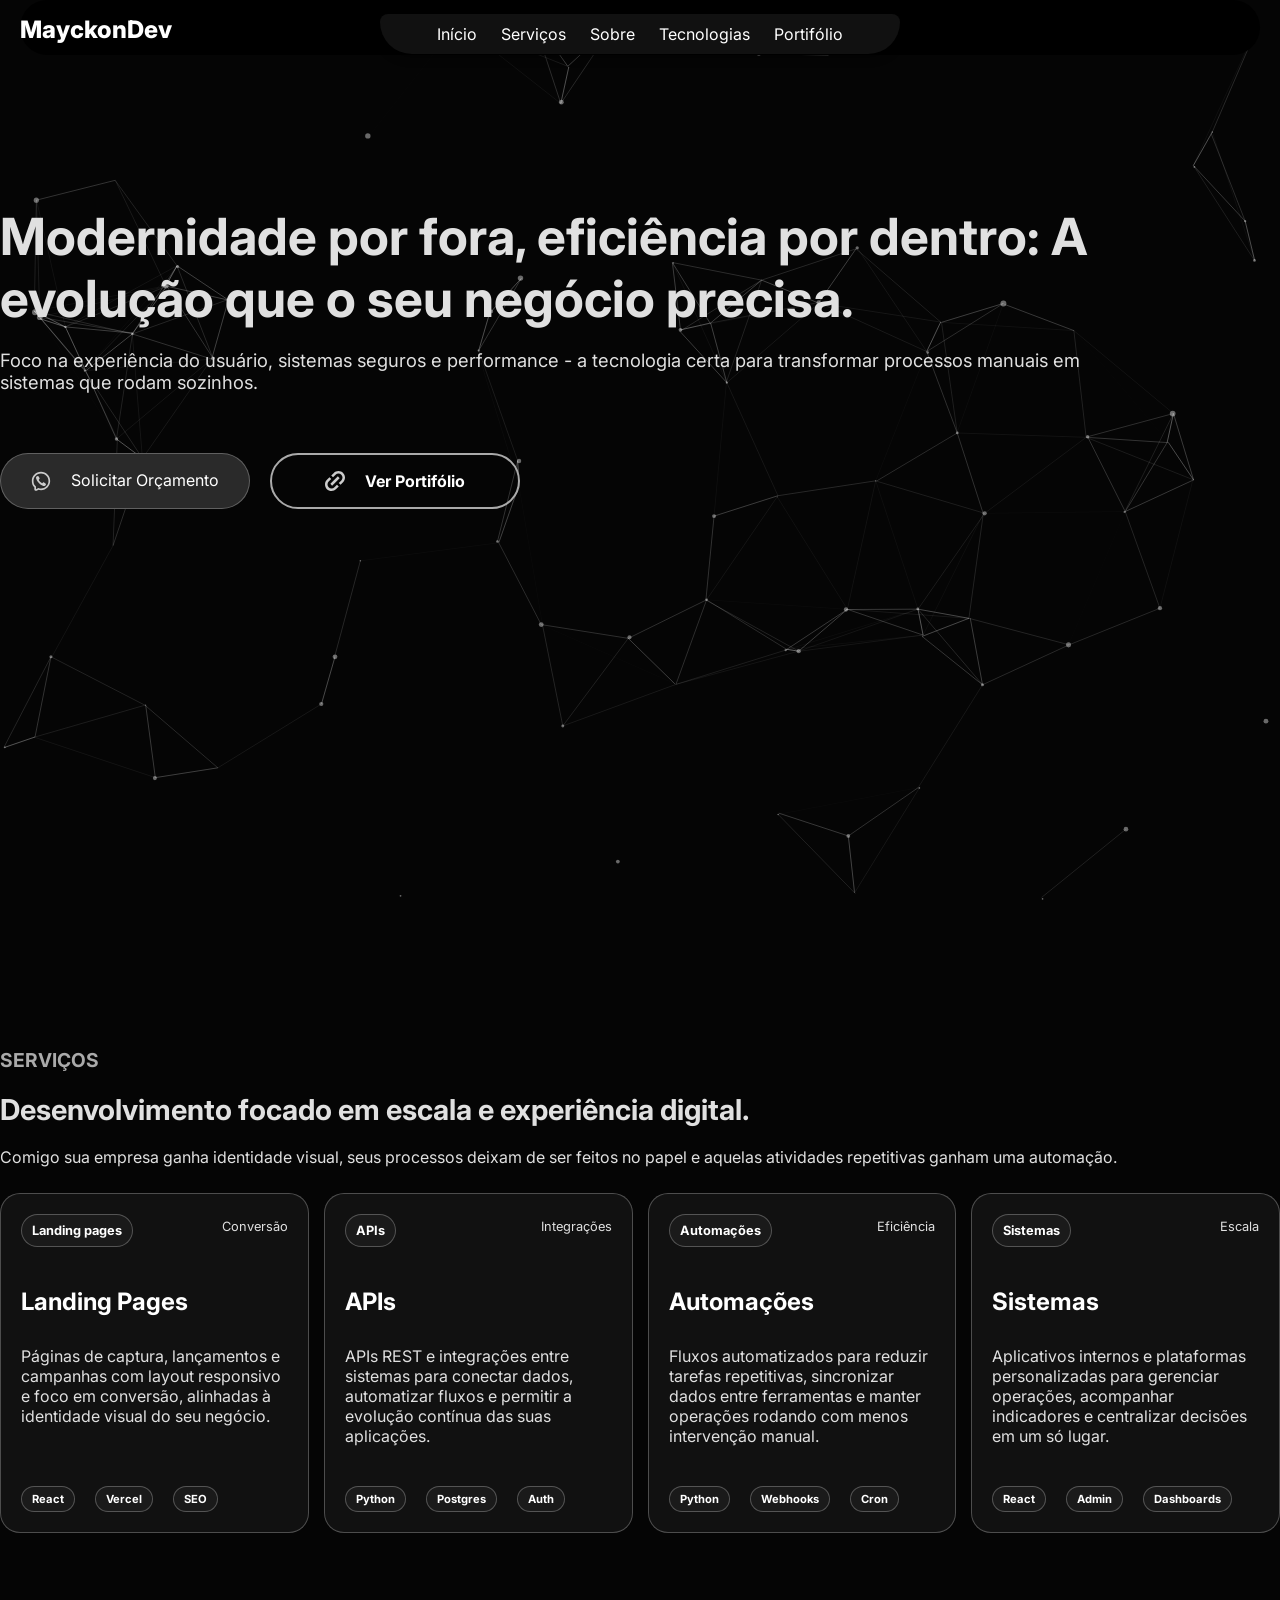
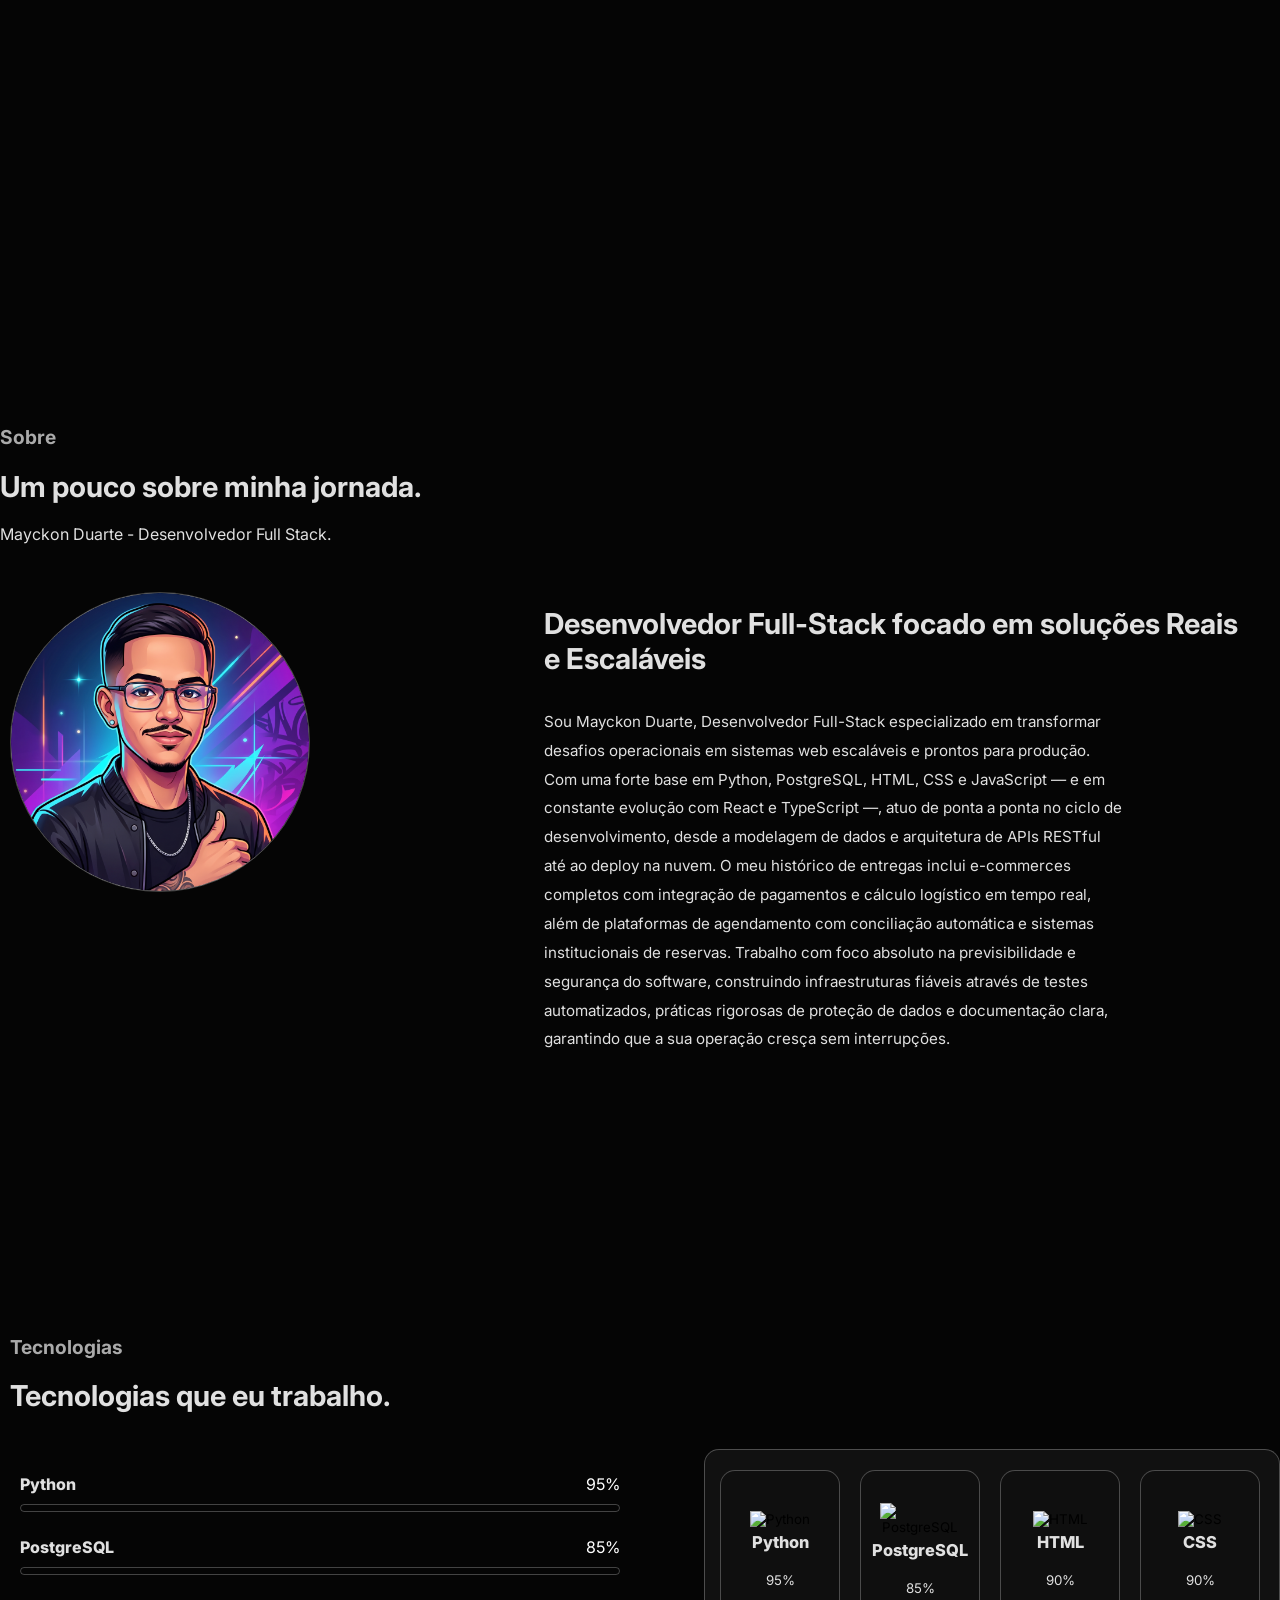
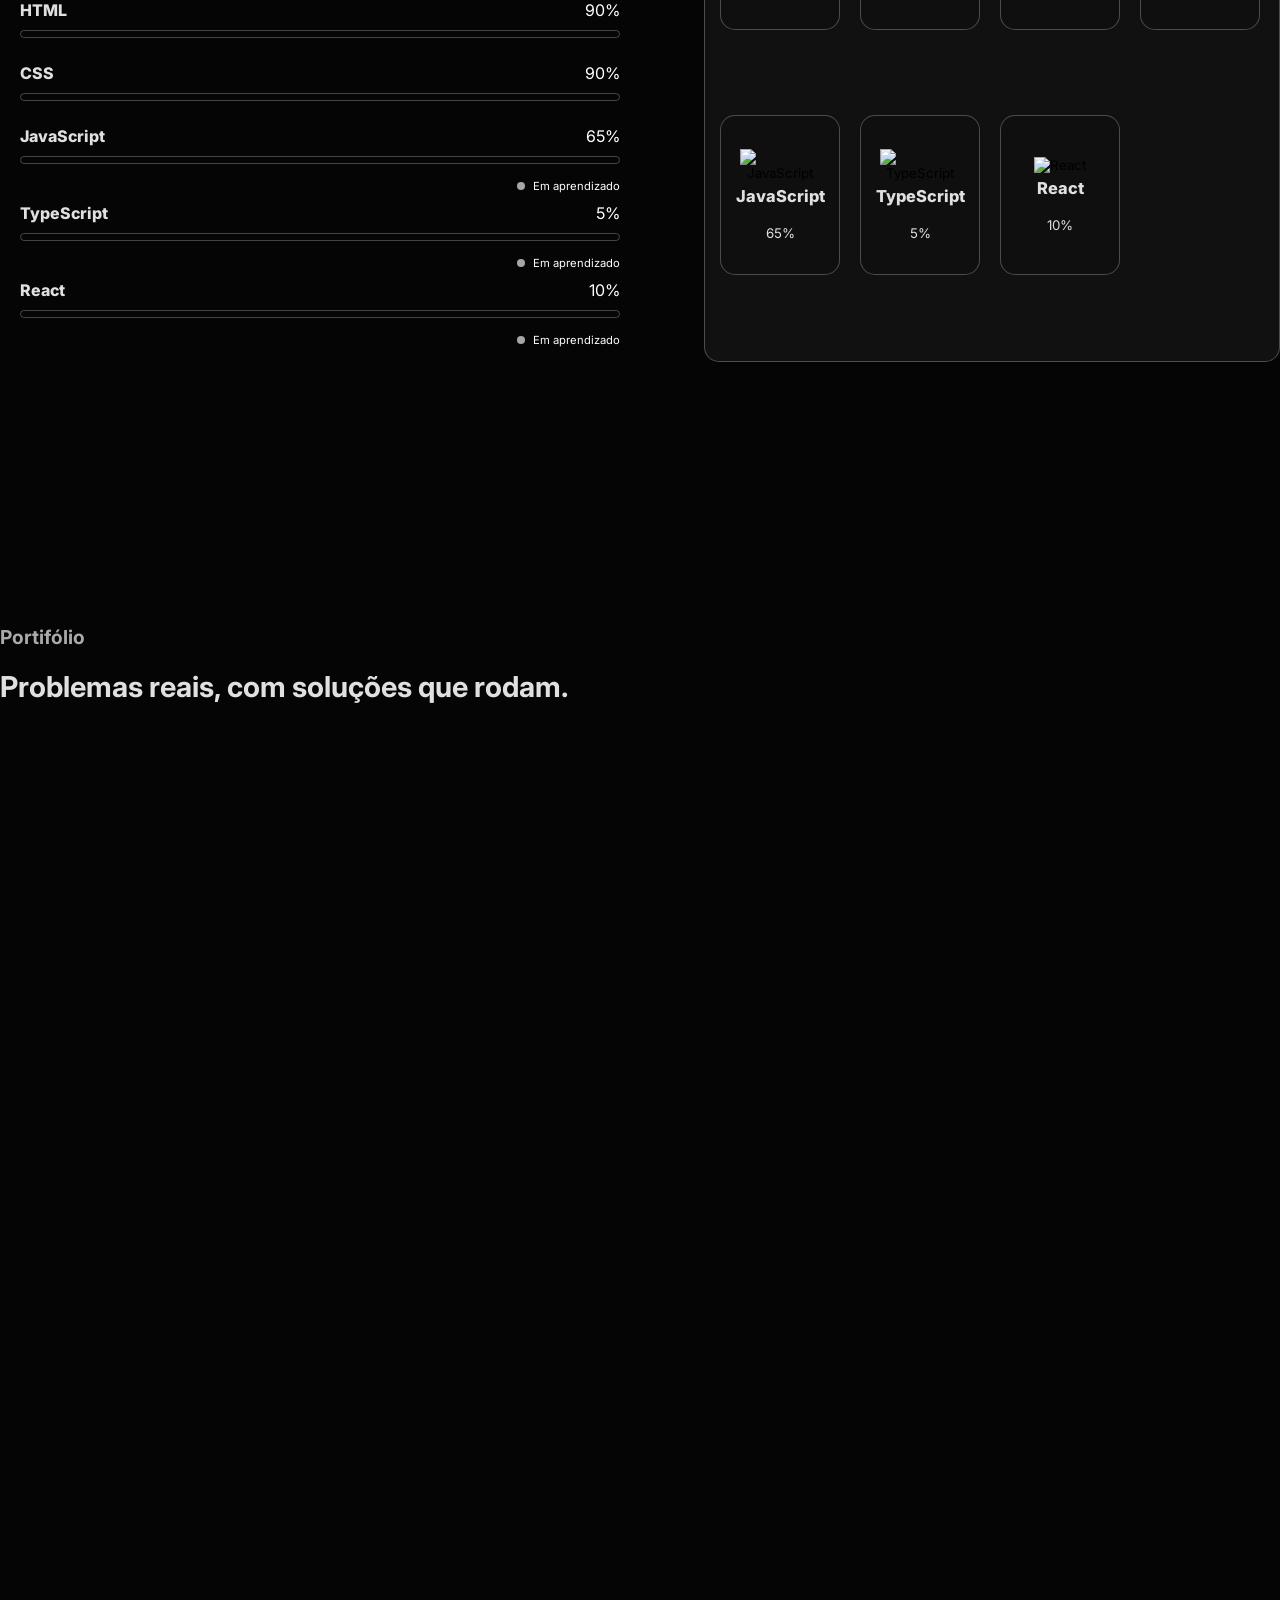
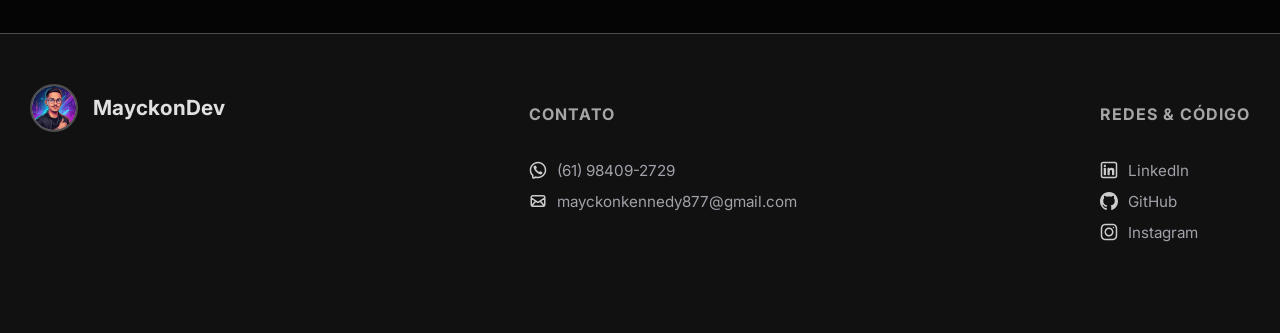
==== src/index.html @ 5a392a12 "Corrigindo nome de arquivo html" ====
<!DOCTYPE html>
<html lang="pt-br">

<head>
    <meta charset="UTF-8">
    <meta name="viewport" content="width=device-width, initial-scale=1.0">
    <link rel="stylesheet" href="/src/css/index.css">
    <title>Mayckon Dev</title>
</head>

<body>
    <div id="particles-js"></div>
    <!-- CABEÇALHO & NAVBAR -->
    <div class="container-section-nav">
        <header id="nav">
            <div class="nav-name">
                <h3>Mayckon<span class="dev-blue">Dev</span></h3>
            </div>

            <nav class="nav-bar pill-nav">
                <ul class="nav-links">
                    <li class="nav-item --active"><a href="#inicio">Início</a></li>
                    <li class="nav-item"><a href="#section-servicos">Serviços</a></li>
                    <li class="nav-item"><a href="#sobre">Sobre</a></li>
                    <li class="nav-item"><a href="#tecnologias">Tecnologias</a></li>
                    <li class="nav-item"><a href="#portifolio">Portifólio</a></li>
                </ul>
            </nav>
        </header>
    </div>

    <main class="scroll">
        <section id="inicio">
            <div class="container-section">
                <div class="introducao-page">
                    <div class="texto-introducao">
                        <h1>Modernidade por fora, eficiência por dentro: A evolução que o seu negócio precisa.</h1>
                        <p>Foco na experiência do usuário, sistemas seguros e performance - a tecnologia certa para
                            transformar processos manuais em sistemas que rodam sozinhos.</p>
                    </div>
                    <div class="btn-action">

                        <a href="https://wa.me/5561984092729" target="_blank"  class="orcamento">
                            <img src="/src/assets/icons/whatsapp-svgrepo-com.svg" style="width: 20px" alt="whatsapp icon"
                                class="svg-whatsapp">
                            Solicitar Orçamento
                        </a>

                        <a href="#portifolio"  class="ver-portifolio">
                            <img src="/src/assets/icons/link-svgrepo-com.svg" style="width: 20px" alt="link icon"
                                class="svg-link">
                            Ver Portifólio
                        </a>
                    </div>
                </div>
            </div>
        </section>

        <!-- SEÇÃO SERVIÇOS -->
        <section id="section-servicos">
            <div class="container-section">
                <div class="title-section">
                    <h5>SERVIÇOS</h5>
                    <h4>Desenvolvimento focado em escala e experiência digital.</h4>
                    <p>Comigo sua empresa ganha identidade visual, seus processos deixam de ser feitos no papel e
                        aquelas atividades repetitivas ganham uma automação.</p>
                </div>
                <div class="servicos-container">
                    <div class="conteudo-servicos">
                        <article class="servicos">
                            <div class="top">
                                <button>Landing pages</button>
                                <p>Conversão</p>
                            </div>
                            <div class="center">
                                <h4>Landing Pages</h4>
                                <p>Páginas de captura, lançamentos e campanhas com layout responsivo e foco em
                                    conversão, alinhadas à identidade visual do seu negócio.</p>
                            </div>
                            <div class="bottom">
                                <button>React</button>
                                <button>Vercel</button>
                                <button>SEO</button>
                            </div>
                        </article>
                        <article class="servicos">
                            <div class="top">
                                <button>APIs</button>
                                <p>Integrações </p>
                            </div>
                            <div class="center">
                                <h4>APIs</h4>
                                <p>APIs REST e integrações entre sistemas para conectar dados, automatizar fluxos e
                                    permitir a evolução contínua das suas aplicações. </p>
                            </div>
                            <div class="bottom">
                                <button>Python</button>
                                <button>Postgres</button>
                                <button>Auth</button>
                            </div>
                        </article>
                        <article class="servicos">
                            <div class="top">
                                <button>Automações</button>
                                <p>Eficiência</p>
                            </div>
                            <div class="center">
                                <h4>Automações</h4>
                                <p>Fluxos automatizados para reduzir tarefas repetitivas, sincronizar dados entre
                                    ferramentas e manter operações rodando com menos intervenção manual. </p>
                            </div>
                            <div class="bottom">
                                <button>Python</button>
                                <button>Webhooks</button>
                                <button>Cron </button>
                            </div>
                        </article>
                        <article class="servicos">
                            <div class="top">
                                <button>Sistemas</button>
                                <p>Escala</p>
                            </div>
                            <div class="center">
                                <h4>Sistemas</h4>
                                <p>Aplicativos internos e plataformas personalizadas para gerenciar operações,
                                    acompanhar indicadores e centralizar decisões em um só lugar.</p>
                            </div>
                            <div class="bottom">
                                <button>React</button>
                                <button>Admin</button>
                                <button>Dashboards</button>
                            </div>
                        </article>
                    </div>
                    <div id="section-footer">

                    </div>

                </div>
            </div>
        </section>

        <!-- SEÇÃO SOBRE -->
        <section id="sobre">
            <div class="container-section">
                <div class="title-section">
                    <h5>Sobre</h5>
                    <h4>Um pouco sobre minha jornada.</h4>
                    <p>Mayckon Duarte - Desenvolvedor Full Stack.</p>
                </div>
                <div class="sobre-mim">
                    <div class="img-sobre">
                        <img src="/src/assets/perfil-site.webp" alt="Foto de perfil">
                    </div>
                    <div class="sobre-info">
                        <h4>Desenvolvedor Full-Stack focado em soluções Reais e Escaláveis</h4>
                        <p>Sou Mayckon Duarte, Desenvolvedor Full-Stack especializado em transformar desafios
                            operacionais em sistemas web escaláveis e prontos para produção. Com uma forte base em
                            Python, PostgreSQL, HTML, CSS e JavaScript — e em constante evolução com React e TypeScript
                            —, atuo de ponta a ponta no ciclo de desenvolvimento, desde a modelagem de dados e
                            arquitetura de APIs RESTful até ao deploy na nuvem. O meu histórico de entregas inclui
                            e-commerces completos com integração de pagamentos e cálculo logístico em tempo real, além
                            de plataformas de agendamento com conciliação automática e sistemas institucionais de
                            reservas. Trabalho com foco absoluto na previsibilidade e segurança do software, construindo
                            infraestruturas fiáveis através de testes automatizados, práticas rigorosas de proteção de
                            dados e documentação clara, garantindo que a sua operação cresça sem interrupções.</p>
                    </div>
                </div>
            </div>
        </section>

        <!-- SEÇÃO TECNOLOGIAS -->
        <section id="tecnologias">
            <div class="container-section">
                <div class="tecnologias">
                    <div class="tecnologias-title">
                        <h5>Tecnologias</h5>
                        <h4>Tecnologias que eu trabalho.</h4>
                    </div>
                    <div class="grid-tecnologias">
                        <div class="progresso-tecnologias">
                            <div class="skill" data-tech="python">
                                <div class="title-skill">
                                    <span class="title-span">Python</span>
                                    <span class="porcentagem-skill">95%</span>
                                </div>
                                <div class="progresso-skill">
                                    <div class="skill-fill" style="--porcentagem: 95%"></div>
                                </div>
                            </div>
                            <div class="skill" data-tech="postgres">
                                <div class="title-skill">
                                    <span class="title-span">PostgreSQL</span>
                                    <span class="porcentagem-skill">85%</span>
                                </div>
                                <div class="progresso-skill">
                                    <div class="skill-fill" style="--porcentagem: 85%"></div>
                                </div>
                            </div>
                            <div class="skill" data-tech="html">
                                <div class="title-skill">
                                    <span class="title-span">HTML</span>
                                    <span class="porcentagem-skill">90%</span>
                                </div>
                                <div class="progresso-skill">
                                    <div class="skill-fill" style="--porcentagem: 90%"></div>
                                </div>
                            </div>
                            <div class="skill" data-tech="css">
                                <div class="title-skill">
                                    <span class="title-span">CSS</span>
                                    <span class="porcentagem-skill">90%</span>
                                </div>
                                <div class="progresso-skill">
                                    <div class="skill-fill" style="--porcentagem: 90%"></div>
                                </div>
                            </div>
                            <div class="skill" data-tech="js">
                                <div class="title-skill">
                                    <span class="title-span">JavaScript</span>
                                    <span class="porcentagem-skill">65%</span>
                                </div>
                                <div class="progresso-skill">
                                    <div class="skill-fill" style="--porcentagem: 65%"></div>
                                </div>
                                <div class="progresso-mensagem">
                                    <div class="circle"></div>
                                    <p>Em aprendizado</p>
                                </div>
                            </div>
                            <div class="skill" data-tech="ts">
                                <div class="title-skill">
                                    <span class="title-span">TypeScript</span>
                                    <span class="porcentagem-skill">5%</span>
                                </div>
                                <div class="progresso-skill">
                                    <div class="skill-fill" style="--porcentagem: 5%"></div>
                                </div>
                                <div class="progresso-mensagem">
                                    <div class="circle"></div>
                                    <p>Em aprendizado</p>
                                </div>
                            </div>
                            <div class="skill" data-tech="react">
                                <div class="title-skill">
                                    <span class="title-span">React</span>
                                    <span class="porcentagem-skill">10%</span>
                                </div>
                                <div class="progresso-skill">
                                    <div class="skill-fill" style="--porcentagem: 10%"></div>
                                </div>
                                <div class="progresso-mensagem">
                                    <div class="circle"></div>
                                    <p>Em aprendizado</p>
                                </div>
                            </div>
                        </div>

                        <div class="tecnologia-icons">
                            <button type="button" class="sk-tile" title="Python — 95%" data-tech="python">
                                <img src="https://cdn.jsdelivr.net/gh/devicons/devicon/icons/python/python-original.svg"
                                    alt="Python" loading="lazy">
                                <span class="sk-name">Python</span>
                                <span class="sk-pct">95%</span>
                            </button>
                            <button type="button" class="sk-tile" title="PostgreSQL — 85%" data-tech="postgres">
                                <img src="https://cdn.jsdelivr.net/gh/devicons/devicon/icons/postgresql/postgresql-original.svg"
                                    alt="PostgreSQL" loading="lazy">
                                <span class="sk-name">PostgreSQL</span>
                                <span class="sk-pct">85%</span>
                            </button>
                            <button type="button" class="sk-tile" title="HTML — 90%" data-tech="html">
                                <img src="https://cdn.jsdelivr.net/gh/devicons/devicon/icons/html5/html5-original.svg"
                                    alt="HTML" loading="lazy">
                                <span class="sk-name">HTML</span>
                                <span class="sk-pct">90%</span>
                            </button>
                            <button type="button" class="sk-tile" title="CSS — 90%" data-tech="css">
                                <img src="https://cdn.jsdelivr.net/gh/devicons/devicon/icons/css3/css3-original.svg"
                                    alt="CSS" loading="lazy">
                                <span class="sk-name">CSS</span>
                                <span class="sk-pct">90%</span>
                            </button>
                            <button type="button" class="sk-tile" title="JavaScript — 65%" data-tech="js">
                                <img src="https://cdn.jsdelivr.net/gh/devicons/devicon/icons/javascript/javascript-original.svg"
                                    alt="JavaScript" loading="lazy">
                                <span class="sk-name">JavaScript</span>
                                <span class="sk-pct">65%</span>
                            </button>
                            <button type="button" class="sk-tile" title="TypeScript — 5%" data-tech="ts">
                                <img src="https://cdn.jsdelivr.net/gh/devicons/devicon/icons/typescript/typescript-original.svg"
                                    alt="TypeScript" loading="lazy" class="invert">
                                <span class="sk-name">TypeScript</span>
                                <span class="sk-pct">5%</span>
                            </button>
                            <button type="button" class="sk-tile" title="React — 10%" data-tech="react">
                                <img src="https://cdn.jsdelivr.net/gh/devicons/devicon/icons/react/react-original.svg"
                                    alt="React" loading="lazy">
                                <span class="sk-name">React</span>
                                <span class="sk-pct">10%</span>
                            </button>
                        </div>
                    </div>
                </div>
            </div> 
        </section>

        <!-- SEÇÃO PORTFÓLIO -->
        <section id="portifolio">
            <div class="container-section">
                <div class="title-section">
                    <h5>Portifólio</h5>
                    <h4>Problemas reais, com soluções que rodam.</h4>
                </div>
                <div class="portifolio" id="portifolio-container">
                </div>
                <template id="projeto-card">
                    <article class="projeto-card" id="projetoCard">
                        <div class="carrossel-fotos">
                            <div class="carrossel-inner">
                            </div>
                            <button class="btn prev" >&#10094;</button>
                            <button class="btn next">&#10095;</button>
                        </div>
                        <div class="projeto-imagem">
                            <img src="" alt="Capa do projeto">
                        </div>
                        <div class="projeto-info">
                            <h3 class="titulo-projeto"></h3>
                            <p class="descricao-curta"></p>
                            <div class="projeto-techs"></div>
                            <div class="projeto-links">
                                <a id="detalhesProjeto" class="link-detalhes">
                                    <img src="" width="12px" alt=""> <span></span>
                                </a>
                                <a href="" target="_blank" class="link-repo">
                                    <img src="" width="16px" alt=""> <span></span>
                                </a>
                            </div>
                        </div>
                        <div class="ver-mais" id="verMaisProjeto">
                            <div class="detalhes-projeto" id="DetalhesProjeto">
                                <div class="esquerda" id="esquerda">
                                    <h5>Problema</h5>
                                    <p class="problema"></p>
                                    <h5>Solução</h5>
                                    <p class="solucao"></p>
                                    <h5>Abordagem</h5>
                                    <p class="abordagem"></p> <!-- CORRIGIDO: Tag h5 fechada corretamente -->
                                </div>
                                <div class="direita" id="direita">
                                    <h5>Tecnologias Usadas</h5>
                                    <p class="tecnologias"></p>
                                    <h5>Resultado</h5>
                                    <p class="resultado"></p>
                                </div>
                            </div>
                        </div>
                    </article>
                </template>
            </div>
        </section>

        <section id="contato">
            <div class="container-section-footer">
                <div class="contato-footer">

                    <!-- Coluna de Perfil -->
                    <div class="perfil-footer">
                        <div class="imagem-footer">
                            <img src="/src/assets/perfil-site.webp" alt="MayckonDev">
                        </div>
                        <h4>Mayckon<span class="dev-blue">Dev</span></h4>
                    </div>

                    <div class="footer-coluna contatos">
                        <h5>Contato</h5>
                        <div class="footer-item">
                            <img src="/src/assets/icons/whatsapp-svgrepo-com.svg" width="18px" alt="WhatsApp">
                            <a href="https://wa.me/5561984092729" target="_blank">(61) 98409-2729</a>
                        </div>
                        <div class="footer-item">
                            <img src="/src/assets/icons/mail-alt-svgrepo-com.svg" width="18px" alt="E-mail">
                            <a href="mailto:mayckonkennedy877@gmail.com">mayckonkennedy877@gmail.com</a>
                        </div>
                    </div>

                    <div class="footer-coluna profissional">
                        <h5>Redes & Código</h5>
                        <div class="footer-item">
                            <img src="/src/assets/icons/linkedin-svgrepo-com.svg" width="18px" alt="LinkedIn">
                            <a href="https://www.linkedin.com/in/mayckon-dev/" target="_blank">LinkedIn</a>
                        </div>
                        <div class="footer-item">
                            <img src="/src/assets/icons/github-142-svgrepo-com.svg" width="18px" alt="GitHub">
                            <a href="https://github.com/duartexwz" target="_blank">GitHub</a>
                        </div>
                        <div class="footer-item">
                            <img src="/src/assets/icons/instagram-svgrepo-com.svg" width="18px" alt="Instagram">
                            <a href="https://instagram.com/duarteexl._" target="_blank">Instagram</a>
                        </div>
                    </div>

                </div>
            </div>
        </section>
    </main>
    <div class="modal-overlay" id="overlay">
        <div class="orcamento-card" id="orcamento-card">
            <div class="title-card">
                <h4>Escolha o seu modelo de projeto para realizar um projeto</h4>
            </div>
            <div class="form-orcamento">
                <div class="form-group">
                    <label for="modelo-projeto">Tipo de Projeto:</label>
                    <div class="select-custom-wrapper">
                        <div class="custom-select" id="select-projeto">
                            <div class="select-trigger">
                                <span>Selecione uma opção</span>
                                <div class="arrow"></div>
                            </div>
                            <div class="options-container">
                                <div class="option" data-value="1">Landing Page</div>
                                <div class="option" data-value="2">Automação</div>
                                <div class="option" data-value="3">Sites</div>
                                <div class="option" data-value="4">Sistemas Web</div>
                                <div class="option" data-value="5">Aplicações Web</div>
                            </div>
                            <input type="hidden" name="opcao_escolhida" id="valorSelecionado">
                        </div>
                    </div>
                </div>
            </div>
            <form class="form-group-name" id="FormName">
                <label for="name">Digite seu nome ou o nome da sua empresa: </label>
                <input type="text" placeholder="Ex: Gustavo ou 'Nome da Empresa' " id="nome-cliente" novalidate>
                <span id="mensagemErro"></span>
                <button type="submit" class="button-post-name" id="ButtonMensagem">
                    <img src="/src/assets/icons/whatsapp-svgrepo-com.svg" width="25px" alt="">
                    Solicitar Orcamento
                </button>
            </form>
        </div>
    </div>
    <script src="/src/js/page.js" type="module"></script>
    <script src="/src/js/vendor/particles.min.js"></script>
    <script src="/src/js/components/particle.js"></script>
    <script src="https://cdnjs.cloudflare.com/ajax/libs/gsap/3.12.5/gsap.min.js"></script>
    <script src="https://cdnjs.cloudflare.com/ajax/libs/gsap/3.12.5/ScrollTrigger.min.js"></script>
</body>

</html>
---- src/css/index.css ----
@import url('https://fonts.googleapis.com/css2?family=Estonia&family=Inter:ital,opsz,wght@0,14..32,100..900;1,14..32,100..900&family=Poppins:ital,wght@0,100;0,200;0,300;0,400;0,500;0,600;0,700;0,800;0,900;1,100;1,200;1,300;1,400;1,500;1,600;1,700;1,800;1,900&display=swap');

:root {
    /* Paleta Monocromática Estrita (Preto, Branco e Cinza) */
    --black-deep: #000000;         
    --dark-charcoal: #111111;      
    --slate-gray: #333333;         
    --medium-gray: #555555;      
    --silver-gray: #AAAAAA;       
    
    /* Cores Sólidas de Fallback para o Inspetor de Acessibilidade WCAG */
    --bg-solid: #050505; 
    --nav-solid: #111111;

    /* Backgrounds e Cards */
    --bg-overlay: rgba(1, 1, 1, 0.6); 
    /* Aumentada a opacidade dos cards para garantir leitura interna */
    --bg-cards: rgba(18, 18, 18, 0.95); 
    
    --nav-linear: linear-gradient(90deg, #111111 27.89%, #050505 87.02%);
    --navegation: #111111;       
    
    /* Textos (Contraste máximo) */
    --text-primary: #FFFFFF; /* Branco puro para h1 e títulos */
    --text-secundary: #E0E0E0; /* Cinza claríssimo para parágrafos (contraste > 14:1) */
    --text-terceary: #A6A6A6;
    --link: #FFFFFF;   
    
    /* Botões */
    --btn-primary: #2A2A2A;    
    --btn-secundary: #1A1A1A;    
    --btn-terceary: #0F0F0F;    
    
    /* Bordas mais nítidas */
    --border-cards: rgba(255, 255, 255, 0.25); 

    /* Tags de linguagem neutras e monocromáticas */
    --html-color: rgba(255, 255, 255, 0.08); 
    --border-html: var(--medium-gray);
    --css-color: rgba(255, 255, 255, 0.08);
    --border-css: var(--medium-gray);
    --js-color: rgba(255, 255, 255, 0.08);
    --border-js: var(--medium-gray);
    --python-color: rgba(255, 255, 255, 0.08);
    --border-python: var(--medium-gray);
    --postgres-color: rgba(255, 255, 255, 0.08);
    --border-postgres: var(--medium-gray);
}
*{
    margin: 0;
    padding: 0;
    box-sizing: border-box
}

html{
    scroll-padding-top: 120px;
    scroll-behavior: smooth;
}

body {
    font-family: "Inter", sans-serif;
    /* A propriedade background-color atua como fallback para a acessibilidade */
    background-color: var(--bg-solid); 
    background-image: var(--bg-linear);
    color: var(--text-primary);
    width: 100%; 
    min-height: 100vh;
    display: flex;
    justify-content: center;
    overflow-x: hidden;
}

#particles-js {
    position: fixed;
    width: 100%;
    height: 100%;
    z-index: -1; 
    top: 0;
    left: 0;
    background-color: var(--bg-solid);
    background-image: var(--bg-linear);
}

.container-section {
    max-width: 1280px;
    width: 100%;
    margin: 0 auto;
    padding: 0;
    min-height: 100vh;
    position: relative; 
}
.container-section-nav{
    width: 100%;
    max-width: 1600px;
    margin: 0 auto;
    position: -webkit-sticky;
    position: fixed;  
    z-index: 100;   
}

main{
    margin-top: 10%;
    flex: 1;
}

#nav{
    width: 100%;
    background: var(--black-deep);
    display: flex;
    align-items: center;
    justify-content: center;
    height: 55px;
    flex-shrink: 0;
    border-radius: 50px;
}
.nav-name{
    margin-top: 0.3%;
    position: absolute;
    left: 0;
}
.nav-name h3{
    font-size: 1.7rem;
    font-weight: 800;
    margin-left: 60px;
}

.nav-bar{
    display: flex;
    justify-content: center;
    align-items: center;
    background: var(--navegation);
    height: 40px;
    width: 600px;
    border-top-left-radius: 10px;
    border-top-right-radius: 10px;
    border-bottom-left-radius: 40px;
    border-bottom-right-radius: 40px;
    position: absolute;
    box-shadow: 0px 4px 10px rgba(0, 0, 0, 0.4);
    top: 25%;
}

.nav-links{
    position: relative; 
    display: flex;
    align-items: center;
    padding: 0; 
    list-style: none
}

.nav-bar ul{
    display: flex;
}
.nav-links li{
    display: flex;
    align-items: center;
    justify-content: center;
    padding: 0 20px;
    list-style: none;
}

.nav-links a{
    text-decoration: none;
    color: var(--text-primary);
    position: relative;
    z-index: 2;
    transition: color 0.3s ease-in-out, font-weight 0.3s ease-in-out, opacity 0.3s ease-in-out;
}


.nav-links a:hover{
    transition: transform 0.7s cubic-bezier(0.66, 0.99, 0.0, 0.88);
    transform: translateY(-30%);
    color: var(--link);
    font-weight: 800;}

.nav-item .--active a{
    transition: transform 0.5s cubic-bezier(0.66, 0.99, 0.0, 0.88);
    transform: translateY(-30%);
    color: var(--link);
    font-weight: 800;
}

.scroll{
    width: 100%;
    display: flex;
    justify-content: center;
    flex-direction: column;
    min-height: 100vh;
    z-index: 1;
}

.title-section-inicio{
    margin-top: 0;
    float: top;
}

#inicio{
    display: flex;
    min-height: auto;
    height: auto;
    flex-direction: row;
    justify-content: space-between;
    margin-bottom: 0;
    position: relative;
}

.introducao-page{
    width: 100%;
    flex: 1;
    max-width: 80%;
    display: inline-block;
    margin-top: 6%;
    position: absolute;
}

.texto-introducao h1{
    font-size: 3.8rem;
    width: 100%;
    color: var(--text-secundary);
}

.texto-introducao p{
    margin-top: 20px;
    font-size: 1.15rem;
    color: var(--text-secundary);
}

.btn-action{
    margin-top: 60px;
    padding: 0;
    display: flex;
    flex-wrap: wrap; 
    gap: 20px;
}

.btn-action a{
    font-size: 1.15rem;
    width: 100%;
    max-width: 280px; 
    padding: 20px; 
    border-radius: 60px;
    cursor: pointer;
    display: flex;
    justify-content: center;
    gap: 20px;
}
 
.imagem-inicio{
    display: flex;
    flex: 1;
    max-width: 600px;
    width: 100%;
    height: 400px;
    float: right;
    margin-top: 4%;
}

.imagem-inicio img {
    width: 100%;
    height: auto;
    display: block;
    object-fit: contain;
    transform: scale(1.5);
    -webkit-mask-image: radial-gradient(circle, black 50%, transparent 100%);
    mask-image: radial-gradient(circle, black 50%, transparent 100%);
}

.svg-whatsapp{
    filter: brightness(0) invert(1);
}

.orcamento {
    background-color: var(--btn-primary);
    color: var(--text-text-secundary);
    border: 1px solid var(--border-cards);
    text-decoration: none; 
}

.orcamento:hover{
    transition: 0.3s ease-in-out;
    transform: scale(1.1);
    box-shadow: 0px 0px 10px var(--text-terceary)
}


.ver-portifolio{
    background-color: transparent;
    border: 2px solid var(--silver-gray);
    color: var(--text-primary);
    font-weight: 700;
    text-decoration: none;
}

.ver-portifolio p{
    filter: contrast(1);
}

.ver-portifolio:hover{
    transition: 0.3s ease-in-out;
    transform: scale(1.1);
    box-shadow: 0px 0px 10px var(--text-terceary)
}
/* CORRIGIDO: O filtro antigo deixava o ícone azul claro. Agora fica cinza/prata para combinar */
.svg-link{
    filter: brightness(0) invert(0.8);
}

#section-servicos{
    width: 100%;
    display: flex;
    height: 100%;
    min-height: 100vh;
}


.title-section{
    color: var(--text-secundary);
}

.title-section h1{
    color: var(--text-secundary);
    margin-bottom: 10px;
}

.title-section{
    font-size: 1.0rem;
}

.servicos-container{
    display: flex;
    max-width: 100%;
    max-height: 100%;
    margin-top: 2%;
    flex-direction: column;
}

.conteudo-servicos{
    display: flex;
    flex-direction: row;
    justify-content: space-between;
    gap: 20px;
    align-items: stretch;
}

.servicos{
    display: flex;
    width: 100%;
    background-color: var(--bg-cards);
    border-radius: 20px;
    border: 1px solid var(--border-cards);
    flex-direction: column;
    align-items: stretch;
    backdrop-filter: blur(10px); /* Efeito de vidro sutil no fundo escuro */
}



.top{
    display: flex;
    flex-direction: row;
    justify-content: space-between;
    gap: 20px;
    width: 100%;
    padding: 20px;
}

.top p{
    color: var(--text-secundary);
    margin-top: 2%;
    font-size: 0.8rem;
}

.top button{
    background-color: var(--btn-secundary);
    color: var(--link);
    border: 1px solid var(--border-cards);
    border-radius: 60px;
    font-size: 0.8rem;
    padding: 8px 10px 8px 10px;
    font-weight: 700;
}

.center{
    display: flex;
    flex-direction: column;
    gap: 20px;
    width: 100%;
    padding: 20px;
    flex: 1;
}

.center h4{
    font-size: 1.8rem;
}

.center p{
    margin-top: 10px;
    color: var(--text-secundary)
}

.bottom{
    display: flex;
    flex-direction: row;
    padding: 20px;
    gap: 20px;
}

.div-center{
    border: 1px solid var(--border-cards);
    border-radius: 15px;
    height: 75%;
    padding: 30px 30px;
    gap: 25px;
}

.div-center button{
    background-color: var(--btn-secundary);
    color: var(--link);
    border: 1px solid var(--border-cards);
    border-radius: 60px;
    font-size: 0.7rem;
    padding: 10px 20px 10px 20px;
    font-weight: 700;
    margin: 5px;
}

/* CORRIGIDO: Removido o 'color-mix' inválido */
.bottom button{
    background-color: var(--btn-secundary);
    color: var(--text-primary);
    border: 1px solid var(--border-cards);
    border-radius: 60px;
    font-size: 0.7rem;
    padding: 5px 10px 5px 10px;
    font-weight: 700;
}

.bottom .html{
    background-color: var(--html-color);
}

button {
    font-family: inherit;
    cursor: pointer;
    transition: filter 0.3s ease, transform 0.2s ease, border-color 0.3s ease;
    z-index: 9;
}
button:hover {
    filter: brightness(1.3);
    border-color: var(--silver-gray);
}

#sobre{
    margin-top: 6%;
}
.sobre-mim{
    margin-top: 3%;
    display: flex;
    padding: 10px;
    gap: 30px;
    justify-content: space-between;
    /* border: 1px solid var(--border-cards); */
}

.sobre-info{
    padding: 10px 20px;
    width: 65%;
}

.sobre-info h4{
    font-size: 1.8rem;
    color: var(--text-secundary);
    padding: 5px 10px;
    line-height: 1.2;
}
.sobre-info p{
    color: var(--text-secundary);
    padding: 5px 10px;
    margin-top: 3%;
    line-height: 1.9;
    text-align: inherit;
    font-size: 1rem;
    max-width: 75ch;
}

.img-sobre{
    flex: 1;
    border: 1px solid var(--border-cards);
    border-radius: 100%;
    max-width: 350px;
    max-height: 350px;
    width: 100%;
}

.img-sobre img{
    width: 100%;
    height: auto;
    display: block;
    object-fit: contain;
    border-radius: 100%;
}
.grid-tecnologias{
    width: 100%;
    display: flex;
    justify-content: space-between;
}

.progresso-tecnologias{
    border-radius: 20px;
    width: 50%;
    padding: 15px 20px;
    gap: 10px;
}

.tecnologias-title{
    padding: 10px;
}
.tecnologias-title h4{
    font-size: 1.8rem;
    color: var(--text-secundary);
    line-height: 1.2;
    margin-bottom: 2%;
}
.title-skill{
    display: flex;
    justify-content: space-between;
    padding: 10px 0;
}
.progresso-skill{
    width: 100%;
    background-color: transparent;
    height: 8px;
    border-radius: 25px;
    border: 1px solid var(--border-cards);
    margin-bottom: 15px;
}

.skill-fill{
    background-color: var(--silver-gray);
    height: 100%;
    border-radius: 30px 30px 30px 30px;
    width: 0%;
}

.tecnologia-icons{
    border: 1px solid var(--border-cards);
    background-color: var(--bg-cards);
    border-radius: 15px;
    width: 45%;
    display: flex;
    padding: 20px 15px;
    gap: 20px;
    flex-wrap: wrap;
}
.tecnologia-icons button{
    min-width: 120px;
    height: 160px;
    background-color: var(--btn-terceary);
    border: 1px solid var(--border-cards);
    border-radius: 15px;
}
.sk-tile{
    display: flex;
    flex-direction: column;
    align-items: center;
    justify-content: center;
    padding: 10px;
}
.sk-tile img{
    max-width: 80px;
    margin-bottom: 5%;
}

.sk-name{
    margin-bottom: 20%;
    color: var(--text-secundary);
    font-weight: 800;
    font-size: 1.025rem;
}
.sk-pct{
    color: var(--text-secundary);
}

.sk-tile:hover{
    border: 1px solid var(--text-primary);
    animation: cubic-bezier(0.075, 0.82, 0.165, 1);
    transform: scale(1.1);
    box-shadow: 0px 0px 15px 0px var(--text-terceary) 
}
.progresso-tecnologias{
    transition: opacity 1.2s;

}

.progresso-tecnologias.em-foco .skill{
    transition: 0.3s ease-in-out;
    opacity: 0.2;
}

.progresso-tecnologias.em-foco .skill.destaque{
    opacity: 1;
}

.title-span{
    color: var(--text-secundary);
    font-weight: 800;

}

.progresso-mensagem{
    display: flex;
    flex-direction: row;
    margin-left: auto;
    width: 100%;
    align-items: center;
}
.circle{
    display: flex;
    width: 8px;
    height: 8px;
    border-radius: 50%;
    background-color: var(--text-terceary);
    align-items: flex-end;
    margin-left: auto;
    animation: piscar 0.8s infinite alternate ease-in-out;

}

.progresso-mensagem p{
    font-size: 0.7rem;
    margin-left: 8px;
}

#mensagemErro{
    color: rgba(255, 2, 2, 0.767);
}

@keyframes piscar{
    0% { opacity: 1; }
    100% { opacity: 0; }
}

#portifolio{
    width: 100%;
    height: auto;
    display: flex;
    flex-direction: column;
}

h5{
    font-size: 1.2rem;
    color: var(--silver-gray);
    padding: 20px 0;
}
.title-section h4{
    font-size: 1.8rem;
    color: var(--text-secundary);
    padding: 0 0 20px 0;
}

.portifolio{
    width: 100%;
    display: flex;
    height: auto;
    flex-direction: column;
    flex-wrap: wrap;
    gap: 20px;
    overflow: visible;
}

.projeto-card{
    border: 1px solid var(--border-cards);
    border-radius: 20px;
    background-color: var(--bg-cards);
    padding: 15px 15px;
    width: 100%;
    height: auto;
    display: flex;
    flex-direction: row;
    align-items: center;
    justify-content: space-around;
    flex-wrap: wrap;
}

.projeto-imagem{
    width: 50%;
    height: 300px;
    display: flex;
    border-radius: 10px;
    border: 1px solid var(--border-cards);
    overflow: hidden;
}

.projeto-imagem.desactive{
    display: none;
}

.projeto-imagem img{
    width: 100%;
    height: 100%;
    object-fit: contain;
    display: block;
    transform: scale(1.15);
}

.carrossel-fotos{
    position: relative;
    width: 50%;
    height: 300px;
    overflow: hidden;
    border-radius: 8px;
    margin: 0 auto;
    display: none;
}


.carrossel-fotos.active{
    display: flex;
}
.carrossel-inner{
    display: flex;
    width: 100%;
}

.carrossel-item{
    width: 100%;
    height: 100%;
    object-fit: contain;
    display: block;
    transform: scale(1.15);
}

.carrossel-img{
    flex: 0 0 100%; /* Força a imagem a ter exatos 100% da tela do carrossel */
    width: 100%;
    object-fit: cover;
}

.btn {
  position: absolute;
  top: 50%;
  transform: translateY(-50%);
  background-color: rgba(0, 0, 0, 0.5);
  color: white;
  border: none;
  cursor: pointer;
  padding: 10px;
  font-size: 18px;
}

.prev { left: 10px; }
.next { right: 10px; }

.projeto-info{
    margin-top: 1%; 
    padding: 15px 25px;
    display: flex;
    flex-direction: column;
    width: 40%;
    height: 100%;
    max-height: 600px;
    gap: 20px;
}

.projeto-info h3{
    font-size: 1.6rem;
    color: var(--text-secundary);
    font-weight: 800;
    padding: 0 0 5px 0;
}

.projeto-info p{
    font-size: 1.1rem;
    line-height: 1.5;
    color: var(--text-secundary);
    width: 40ch;
    justify-content: flex-start;
    display: flex;
    padding: 0 0 5px 0;
}

.projeto-techs{
    width: 100%;
    display: flex;
    justify-content: space-between;
    padding: 20px 0 30px 0;
    gap: 10px;
}

.tech-badge{
    border: 1px solid var(--border-cards);
    padding: 7px 20px;
    border-radius: 20px;
    font-size: 0.8rem;
    color: var(--text-secundary);
    box-shadow: 0px 0px 4px var(--slate-gray);    
}

.projeto-links{
    display: flex;
    justify-content: space-between;
    gap: 20px;
    width: 100%;

}

.projeto-links a{
    border: 1px solid var(--border-cards);
    padding: 15px 30px;
    border-radius: 10px;
    text-decoration: none;
    font-size: 1.2rem;
    color: var(--text-secundary);
    box-shadow: 0px 0px 4px var(--slate-gray);
    display: flex;
    justify-content: flex-start;
    gap: 10px;
}

.projeto-links img{
    filter: brightness(0) invert(0.8);
}

.projeto-links a:hover{
    transform: scale(1.09);
    transition: 0.3s ease-in-out;
    box-shadow: 0px 0px 4px var(--link);
    background-color: var(--btn-terceary);
}
.ver-mais{
    width: 95%;
    height: auto;
    display: none;
    border-radius: 15px;
    margin-top: 20px;
    padding: 20px;
}

.ver-mais.active{
    display: flex;
}

.link-detalhes.active{
    font-size: 0.9rem;
    display: flex;
    align-items: center;
    
}

.detalhes-projeto{
    display: flex;
    justify-content: space-between;
    gap: 20px;
    width: 100%;
    height: auto;
}

.esquerda, .direita{
    border: 1px solid var(--border-cards);
    background-color: var(--bg-cards);
    border-radius: 12px;
    width: 50%;
    padding: 20px;
    height: auto;
    display: flex;
    flex-direction: column;
    gap: 10px;
}

.esquerda h5, .direita h5 {
    color: var(--text-secundary);
    font-size: 1rem;
    text-transform: uppercase;
    padding: 0;
    margin-top: 10px;
    font-weight: 800;
}

.esquerda p, .direita p {
    color: var(--text-secundary);
    font-size: 0.95rem;
    line-height: 1.5;
}

#section-footer {
    transform: none !important;
}
#contato{
    margin-top: 10%;
    min-height: auto;
    height: auto;
}
/* Container Principal do Rodapé */
.contato-footer {
    display: flex;
    width: 100%;
    min-height: 300px;
    height: auto;
    flex-direction: row;
    justify-content: space-between;
    align-items: flex-start;
    padding: 60px 40px;
    background-color: var(--bg-cards);
    border-top: 1px solid var(--border-cards);
    gap: 40px;
    flex-wrap: wrap;
}

/* Bloco de Identificação / Perfil */
.perfil-footer {
    display: flex;
    align-items: center;
    gap: 15px;
}

.imagem-footer {
    width: 48px;
    height: 48px;
    border-radius: 50%;
    overflow: hidden;
    border: 2px solid var(--border-cards); /* Destaque roxo */
}

.imagem-footer img {
    width: 100%;
    height: 100%;
    object-fit: cover;
}

.perfil-footer h4 {
    font-size: 1.3rem;
    color: var(--text-secundary);
    font-weight: 700;
}

/* Colunas de Links do Rodapé */
.footer-coluna {
    display: flex;
    flex-direction: column;
    gap: 12px;
}

.footer-coluna h5 {
    font-size: 1rem;
    color: var(--text-terceary); /* Tom roxo claro */
    margin-bottom: 5px;
    text-transform: uppercase;
    letter-spacing: 1px;
}

/* Cada linha contendo o ícone e o link */
.footer-item {
    display: flex;
    align-items: center;
    gap: 10px;
}

.footer-item img {
    filter: brightness(0) invert(0.8);
    transition: filter 0.3s ease;
}

.footer-coluna a {
    color: #a1a1aa;
    text-decoration: none;
    font-size: 0.95rem;
    transition: color 0.3s ease;
    word-break: break-all;
}

.footer-coluna a:hover {
    color: #fff;
}

.footer-item:hover img {
    filter: brightness(0) invert(1) drop-shadow(0 0 4px #4c1d95);
}

.modal-overlay{
    background-color: var(--bg-overlay);
    position: fixed; /* Fixado na tela, ignorando o fluxo normal do scroll */
    width: 100%;
    height: 100%;   
    max-height: 100vh; 
    z-index: 9996; 
    display: none;
}

.orcamento-card {
    position: fixed; /* Fixado na tela, ignorando o fluxo normal do scroll */
    top: 50%;
    left: 50%;
    transform: translate(-50%, -50%); /* Centraliza perfeitamente no meio exato (X e Y) */
    width: 600px;
    max-width: 90%; 
    height: auto;   
    max-height: 90vh; 
    overflow-y: auto; 
    
    display: none; 
    flex-direction: column;
    align-items: center;
    gap: 20px;
    
    border: 1px solid var(--border-cards);
    background-color: var(--bg-cards);
    border-radius: 20px;
    box-shadow: 0px 10px 30px var(--btn-primary); 
    padding: 25px 20px;
    z-index: 9999; 
}

.title-card{
    padding: 15px 20px;
}

.title-card h4{
    color: var(--text-secundary);
    width: 100%;
    font-size: 1.5rem;
}

.form-group{
    display: flex;
    flex-direction: column;
    gap: 10px;
}

.form-group label{
    color: var(--text-secundary);
}

.form-orcamento{
    padding: 10px 15px;
    width: 100%;
}

.select-custom-wrapper{
    width: 100%;
    border: 1px solid var(--border-cards);
    border-radius: 10px;
    position: relative;
}

.custom-select{
    position: relative;
    user-select: none;
}

.select-trigger{
    width: 100%;
    font-size: 0.9rem;
    color: var(--text-secundary);
    background-color: var(--slate-gray);
    height: 100%;
    justify-content: space-between;
    align-items: center;
    cursor: pointer;
    display: flex;
    padding: 15px 15px;
    border-radius: 10px;
}

.arrow{
    width: 0;
    height: 0;
    border-right: 8px solid transparent;
    border-left: 8px solid transparent;
    border-top: 10px solid var(--text-secundary);
}

.options-container{
    position: absolute;
    background-color: var(--border-cards);
    width: 100%;
    top: 100%;
    left: 0;
    right: 0;
    border-bottom-left-radius: 10px;
    border-bottom-right-radius: 10px;
    color: var(--text-secundary);
    display: none;
    z-index: 20;
}

.custom-select.open .options-container{
    display: block;
}

.option{
    padding: 10px 20px;
    cursor: pointer;
    background-color: var(--btn-primary);
}

.option:hover{
    background-color: var(--bg-solid);

}

.form-group-name{
    padding: 10px 15px;
    width: 100%;
    display: flex;
    flex-direction: column;
    gap: 10px;
}

.form-group-name label{
    color: var(--text-secundary);
}

.form-group-name input{
    width: 100%;
    padding: 10px;
    padding: 15px 20px;
    border-radius: 10px;
    border: 1px solid var(--border-cards);
    background-color: var(--btn-primary);
    color: var(--text-secundary);
}


.button-post-name{
    width: 100%;
    padding: 10px 20px;
    border-radius: 10px;
    background-color: var(--btn-secundary);
    border: 1px solid var(--border-cards);
    color: var(--text-secundary);
    align-items: center;
    justify-content: center;
    display: flex;
    gap: 10px;
    font-size: 1.1rem;
}

.orcamento-card img{
    filter: brightness(0) invert(1);
}


.footer-servicos {
  width: 100%;
  background-color: var(--bg-cards);
  border-radius: 20px;
  display: flex;
  flex-direction: row;
  align-items: center;
  justify-content: space-between;
  padding: 30px 40px;
  border: 1px solid var(--border-cards); /* Reduzido para 1px para combinar com os cards */
  margin-top: 40px;
  backdrop-filter: blur(10px); /* Efeito glassmorphism acompanhando o layout */
}

.title-footer {
  display: flex;
  flex-direction: column;
  flex: 1;
  max-width: 60%;
}

.title-footer h4 {
  font-size: 2rem;
  color: var(--text-primary);
  line-height: 1.2;
}

.title-footer p {
  color: var(--text-secundary);
  margin-top: 10px;
  font-size: 1rem;
  line-height: 1.5;
}

.buttons-footer {
  display: flex;
  flex-direction: row;
  align-items: center;
  gap: 15px;
}

.orcamento-footer,
.orcamento-whatsapp {
  display: flex;
  align-items: center;
  justify-content: center;
  gap: 8px;
  padding: 12px 24px;
  font-size: 1rem;
  border-radius: 60px;
  cursor: pointer;
  transition: all 0.3s ease;
  border: 1px solid var(--border-cards);
  background-color: var(--btn-secundary);
  color: var(--text-primary);
  font-weight: 700;
}

/* Efeito visual ao passar o mouse */
.orcamento-footer:hover,
.orcamento-whatsapp:hover {
  background-color: var(--btn-primary);
  border-color: var(
    --silver-gray
  ); /* Borda acende levemente ao passar o mouse */
  transform: scale(1.03);
}

.svg-whatsapp {
  width: 20px;
  /* Ícone em prata/cinza para harmonizar com o layout escuro */
  filter: brightness(0) invert(0.8);
}

button {
  font-family: inherit;
  cursor: pointer;
  transition:
    filter 0.3s ease,
    transform 0.2s ease,
    border-color 0.3s ease;
  z-index: 9;
}

button:hover {
  filter: brightness(1.2);
}

@media screen and (min-width: 1900px) {
  .title-footer h4 {
    font-size: 2.5rem;
  }
  .title-footer p {
    font-size: 1.2rem;
  }
  .buttons-footer {
    width: 40%;
    justify-content: space-between;
    padding: 5px;
    height: 100%;
    max-height: 200px;
  }

  .buttons-footer .orcamento-footer,
  .buttons-footer .orcamento-whatsapp {
    padding: 30px 60px;
    font-size: 1.2rem;
  }
}



@media screen and (min-width: 1600px) {
    .container-section-nav{
        max-width: 1280px;
        width: 100%;
    }
    main {
        margin-top: 0;
    }
    #nav{
        height: 100px;
        border-radius: 50px;
    }

    #inicio {
        min-height: 100vh;
        display: flex;
        align-items: center;
    }

    #inicio .container-section {
        min-height: auto;
        display: flex;
        align-items: center;
        justify-content: space-between;
        gap: 40px;
    }

    .introducao-page {
        position: static;      
        max-height: none;
        margin-top: 0;
        max-width: 760px;
    }

    .imagem-inicio {
        float: none;
        margin-top: 0;
        height: auto;
        max-width: 550px;
    }

    #section-servicos,
    #sobre {
        min-height: auto;
        height: auto;
    }

    .container-section {
        min-height: auto;
        padding: 80px 0;
    }

    #inicio .container-section {
        padding: 0;
    }

    .sobre-mim{
        display: flex;
        padding: 10px;
        gap: 30px;
        justify-content: space-between;
        /* border: 1px solid var(--border-cards); */
    }

    .sobre-info{
        padding: 10px 20px;
        width: 65%;
    }

    .sobre-info h4{
        font-size: 1.8rem;
        color: var(--text-secundary);
        padding: 5px 10px;
        line-height: 1.2;
    }
    .sobre-info p{
        color: var(--text-secundary);
        padding: 5px 10px;
        margin-top: 3%;
        line-height: 1.9;
        text-align: inherit;
        font-size: 1rem;
        max-width: 75ch;
    }

    .img-sobre{
        flex: 1;
        border: 1px solid var(--border-cards);
        border-radius: 100%;
        max-width: 350px;
        max-height: 350px;
        width: 100%;
    }

    .img-sobre img{
        width: 100%;
        height: auto;
        display: block;
        object-fit: contain;
        border-radius: 100%;
    }
    .grid-tecnologias{
        width: 100%;
        display: flex;
        justify-content: space-between;
    }

    .progresso-tecnologias{
        border-radius: 20px;
        width: 50%;
        padding: 15px 20px;
        gap: 10px;
    }

    .tecnologias-title{
        padding: 10px;
    }

    .tecnologias-title h4{
        font-size: 1.8rem;
        color: var(--text-secundary);
        line-height: 1.2;
        margin-bottom: 2%;
    }
    .title-skill{
        display: flex;
        justify-content: space-between;
        padding: 10px 0;
    }
    .progresso-skill{
        width: 100%;
        background-color: transparent;
        height: 8px;
        border-radius: 25px;
        border: 1px solid var(--border-cards);
        margin-bottom: 15px;
    }

    .skill-fill{
        background-color: var(--silver-gray);
        height: 100%;
        border-radius: 30px 30px 30px 30px;
        width: 0%;
    }

    .tecnologia-icons{
        border: 1px solid var(--border-cards);
        background-color: var(--bg-cards);
        border-radius: 15px;
        width: 45%;
        display: flex;
        padding: 20px 15px;
        gap: 20px;
        flex-wrap: wrap;
    }
    .tecnologia-icons button{
        min-width: 120px;
        height: 160px;
        background-color: var(--btn-terceary);
        border: 1px solid var(--border-cards);
        border-radius: 15px;
    }
    .sk-tile{
        display: flex;
        flex-direction: column;
        align-items: center;
        justify-content: center;
        padding: 10px;
    }
    .sk-tile img{
        max-width: 80px;
        margin-bottom: 5%;
    }

    .sk-name{
        margin-bottom: 20%;
        color: var(--text-secundary);
        font-weight: 800;
        font-size: 1.025rem;
    }
    .sk-pct{
        color: var(--text-secundary);
    }

    .sk-tile:hover{
        border: 1px solid var(--text-primary);
        animation: cubic-bezier(0.075, 0.82, 0.165, 1);
        transform: scale(1.1);
        box-shadow: 0px 0px 15px 0px var(--text-terceary) 
    }
    .progresso-tecnologias{
        transition: opacity 1.2s;

    }

    .progresso-tecnologias.em-foco .skill{
        transition: 0.3s ease-in-out;
        opacity: 0.2;
    }

    .progresso-tecnologias.em-foco .skill.destaque{
        opacity: 1;
    }

    .title-span{
        color: var(--text-secundary);
        font-weight: 800;

    }

    .progresso-mensagem{
        display: flex;
        flex-direction: row;
        margin-left: auto;
        width: 100%;
        align-items: center;
    }
    .circle{
        display: flex;
        width: 8px;
        height: 8px;
        border-radius: 50%;
        background-color: var(--text-terceary);
        align-items: flex-end;
        margin-left: auto;
        animation: piscar 0.8s infinite alternate ease-in-out;

    }

    .progresso-mensagem p{
        font-size: 0.7rem;
        margin-left: 8px;
    }

    @keyframes piscar{
        0% { opacity: 1; }
        100% { opacity: 0; }
    }
    #contato{
        margin-top: 10%;
        min-height: 300px;
        height: auto;
    }
    .contato-footer {
        display: flex;
        width: 100%;
        min-height: 300px;
        height: auto !important;
        flex-direction: row;
        justify-content: space-around;
        align-items: flex-start;
        padding: 60px 40px;
        background-color: var(--bg-cards);
        border-top: 1px solid var(--border-cards);
        gap: 20px;
        flex-wrap: wrap;
    }

    .title-footer h4 {
    font-size: 2.5rem;
    }
    .title-footer p {
        font-size: 1.2rem;
    }
    .buttons-footer {
        width: 40%;
    }
    .buttons-footer {
        justify-content: space-between;
        padding: 5px;
        height: 100%;
        max-height: 200px;
    }

    .buttons-footer .orcamento-footer {
        padding: 20px 30px;
        font-size: 1.2rem;
    }
    .buttons-footer .orcamento-whatsapp {
        padding: 20px 30px;
        font-size: 1.2rem;
    }       
 
}

/* =========================================================
   RESPONSIVIDADE - Desktops menores, Tablets e Mobile (2026)
   Breakpoints baseados nas resoluções mais utilizadas em 2026.
   ========================================================= */

/* Desktops menores (<= 1280px) */
@media screen and (max-width: 1280px) {
    .container-section-nav {
        max-width: 100%;
        padding: 0 20px;
    }
    .nav-name h3 {
        font-size: 1.5rem;
        margin-left: 20px;
    }
    .nav-bar {
        width: 100%;
        max-width: 520px;
    }
    .nav-links li {
        padding: 0 12px;
    }
    .texto-introducao h1 {
        font-size: 3.2rem;
    }
    .introducao-page {
        max-width: 90%;
    }
    .btn-action a {
        max-width: 250px;
        padding: 16px;
        font-size: 1rem;
    }
    .conteudo-servicos {
        gap: 15px;
    }
    .center h4 {
        font-size: 1.5rem;
    }
    .sobre-info {
        width: 60%;
    }
    .sobre-info p {
        max-width: 60ch;
        font-size: 0.95rem;
    }
    .img-sobre {
        max-width: 300px;
        max-height: 300px;
    }
    .projeto-info {
        width: 45%;
    }
    .projeto-info p {
        width: auto;
        max-width: 100%;
    }
    .contato-footer {
        padding: 50px 30px;
        gap: 30px;
        height: auto;
        min-height: 300px;
    }
}

/* Tablets e desktops pequenos (<= 1024px) */
@media screen and (max-width: 1024px) {
    html {
        scroll-padding-top: 100px;
    }
    .container-section-nav {
        padding: 0 15px;
    }
    #nav {
        height: auto;
        min-height: 55px;
        flex-wrap: wrap;
        padding: 8px 0;
        border-radius: 20px;
    }
    .nav-name {
        position: static;
        margin: 0;
        text-align: center;
        width: 100%;
    }
    .nav-name h3 {
        margin-left: 0;
        font-size: 1.4rem;
    }
    .nav-bar {
        position: static;
        width: 100%;
        max-width: 100%;
        height: auto;
        border-radius: 12px;
        top: auto;
        box-shadow: none;
    }
    .nav-links {
        flex-wrap: wrap;
        justify-content: center;
        gap: 4px;
    }
    .nav-links li {
        padding: 6px 10px;
    }
    .nav-links a {
        font-size: 0.9rem;
    }
    main {
        margin-top: 14%;
    }
    #inicio {
        min-height: auto;
    }
    .introducao-page {
        position: static;
        max-width: 100%;
        margin-top: 8%;
    }
    .texto-introducao h1 {
        font-size: 2.6rem;
    }
    .texto-introducao p {
        font-size: 1rem;
    }
    .btn-action {
        margin-top: 40px;
    }
    .btn-action a {
        max-width: 100%;
        width: 100%;
    }
    #section-servicos,
    #sobre {
        min-height: auto;
        height: auto;
    }
    .container-section {
        padding: 60px 20px;
        min-height: auto;
    }
    #inicio .container-section {
        padding: 0 20px;
    }
    .conteudo-servicos {
        flex-direction: column;
    }
    .servicos {
        width: 100%;
    }
    .center h4 {
        font-size: 1.6rem;
    }
    .sobre-mim {
        flex-direction: column;
        align-items: center;
    }
    .sobre-info {
        width: 100%;
        padding: 10px 0;
    }
    .sobre-info h4 {
        font-size: 1.6rem;
    }
    .sobre-info p {
        max-width: 100%;
    }
    .img-sobre {
        max-width: 280px;
        max-height: 280px;
    }
    .grid-tecnologias {
        flex-direction: column;
        gap: 20px;
    }
    .progresso-tecnologias,
    .tecnologia-icons {
        width: 100%;
    }
    .tecnologia-icons {
        justify-content: center;
    }
    .tecnologia-icons button {
        min-width: 110px;
        height: 150px;
    }
    .sk-tile img {
        max-width: 70px;
    }
    .portifolio {
        gap: 25px;
    }
    .projeto-card {
        flex-direction: column;
        align-items: stretch;
    }
    .projeto-imagem,
    .carrossel-fotos {
        width: 100%;
        height: 260px;
    }
    .projeto-info {
        width: 100%;
        max-height: none;
        padding: 15px 0;
    }
    .projeto-info p {
        width: auto;
        max-width: 100%;
    }
    .projeto-techs {
        flex-wrap: wrap;
        justify-content: flex-start;
    }
    .projeto-links {
        flex-wrap: wrap;
    }
    .projeto-links a {
        flex: 1 1 45%;
        justify-content: center;
        padding: 12px 20px;
        font-size: 1rem;
    }
    .detalhes-projeto {
        flex-direction: column;
    }
    .esquerda,
    .direita {
        width: 100%;
    }
    .ver-mais {
        width: 100%;
    }
    .footer-servicos {
        flex-direction: column;
        align-items: flex-start;
        gap: 20px;
        padding: 25px 20px;
    }
    .title-footer {
        max-width: 100%;
    }
    .title-footer h4 {
        font-size: 1.6rem;
    }
    .buttons-footer {
        width: 100%;
        flex-direction: column;
    }
    .buttons-footer .orcamento-footer,
    .buttons-footer .orcamento-whatsapp {
        width: 100%;
    }
    #contato {
        height: auto;
        margin-top: 8%;
    }
    .contato-footer {
        flex-direction: column;
        align-items: center;
        text-align: center;
        padding: 40px 20px;
        gap: 30px;
        height: auto;
        min-height: auto;
        flex-wrap: nowrap;
    }
    .perfil-footer {
        justify-content: center;
        width: 100%;
    }
    .footer-coluna {
        align-items: center;
        width: 100%;
    }
    .footer-coluna {
        align-items: center;
    }
    .footer-item {
        justify-content: center;
    }
    .orcamento-card {
        width: 95%;
        max-width: 95%;
        padding: 20px 15px;
    }
    .title-card h4 {
        font-size: 1.2rem;
    }
}

/* Tablets em retrato e mobiles grandes (<= 768px) */
@media screen and (max-width: 768px) {
    html {
        scroll-padding-top: 90px;
    }
    main {
        margin-top: 18%;
    }
    .texto-introducao h1 {
        font-size: 2.1rem;
    }
    .nav-name h3 {
        font-size: 1.2rem;
    }
    .nav-links a {
        font-size: 0.85rem;
    }
    .nav-links li {
        padding: 4px 8px;
    }
    .btn-action {
        gap: 12px;
        margin-top: 30px;
    }
    .btn-action a {
        padding: 14px;
        font-size: 0.95rem;
    }
    .container-section {
        padding: 50px 16px;
    }
    .title-section h4 {
        font-size: 1.5rem;
    }
    h5 {
        font-size: 1rem;
    }
    .center h4 {
        font-size: 1.4rem;
    }
    .center p,
    .sobre-info p {
        font-size: 0.95rem;
        line-height: 1.7;
    }
    .top {
        padding: 15px;
    }
    .bottom {
        padding: 15px;
        gap: 10px;
        flex-wrap: wrap;
    }
    .bottom button {
        font-size: 0.65rem;
        padding: 4px 8px;
    }
    .img-sobre {
        max-width: 220px;
        max-height: 220px;
    }
    .tecnologia-icons button {
        min-width: 100px;
        height: 130px;
    }
    .sk-tile img {
        max-width: 60px;
    }
    .sk-name {
        font-size: 0.9rem;
        margin-bottom: 10%;
    }
    .projeto-imagem,
    .carrossel-fotos {
        height: 220px;
    }
    .projeto-info h3 {
        font-size: 1.3rem;
    }
    .projeto-info p {
        font-size: 1rem;
    }
    .projeto-links a {
        font-size: 0.9rem;
        padding: 10px 16px;
    }
    .tech-badge {
        padding: 5px 14px;
        font-size: 0.75rem;
    }
    .esquerda h5,
    .direita h5 {
        font-size: 0.9rem;
    }
    .esquerda p,
    .direita p {
        font-size: 0.9rem;
    }
    .orcamento-card {
        padding: 18px 12px;
    }
    .title-card h4 {
        font-size: 1.1rem;
    }
    .form-group-name input {
        padding: 12px 15px;
    }
    .button-post-name {
        font-size: 1rem;
        padding: 10px 15px;
    }
    .footer-servicos {
        padding: 20px 16px;
    }
    .title-footer h4 {
        font-size: 1.4rem;
    }
    .title-footer p {
        font-size: 0.95rem;
    }
    .orcamento-footer,
    .orcamento-whatsapp {
        padding: 10px 20px;
        font-size: 0.95rem;
    }
    .perfil-footer h4 {
        font-size: 1.1rem;
    }
    .footer-coluna h5 {
        font-size: 0.9rem;
    }
    .footer-coluna a {
        font-size: 0.9rem;
    }
}

/* Mobiles (<= 480px) */
@media screen and (max-width: 480px) {
    html {
        scroll-padding-top: 80px;
    }
    main {
        margin-top: 22%;
    }
    #nav {
        border-radius: 16px;
    }
    .nav-name h3 {
        font-size: 1.1rem;
    }
    .nav-links {
        gap: 2px;
    }
    .nav-links li {
        padding: 4px 6px;
    }
    .nav-links a {
        font-size: 0.8rem;
    }
    .texto-introducao h1 {
        font-size: 1.7rem;
    }
    .texto-introducao p {
        font-size: 0.95rem;
    }
    .btn-action a {
        padding: 12px;
        font-size: 0.9rem;
        gap: 12px;
    }
    .container-section {
        padding: 40px 14px;
    }
    .title-section h4 {
        font-size: 1.3rem;
    }
    .center h4 {
        font-size: 1.25rem;
    }
    .top {
        flex-direction: column;
        align-items: flex-start;
        gap: 8px;
    }
    .top p {
        margin-top: 0;
    }
    .tecnologia-icons {
        gap: 10px;
        padding: 15px 10px;
    }
    .tecnologia-icons button {
        min-width: 100px;
        height: 120px;
    }
    .sk-tile img {
        max-width: 50px;
    }
    .projeto-imagem,
    .carrossel-fotos {
        height: 180px;
    }
    .projeto-links {
        flex-direction: column;
    }
    .projeto-links a {
        width: 100%;
    }
    .ver-mais {
        padding: 15px;
    }
    .orcamento-card {
        width: 98%;
        padding: 15px 10px;
    }
    .title-card h4 {
        font-size: 1rem;
    }
    .select-trigger {
        padding: 12px;
    }
    .button-post-name img {
        width: 20px;
    }
    .contato-footer {
        padding: 30px 14px;
    }
    .imagem-footer {
        width: 40px;
        height: 40px;
    }
}
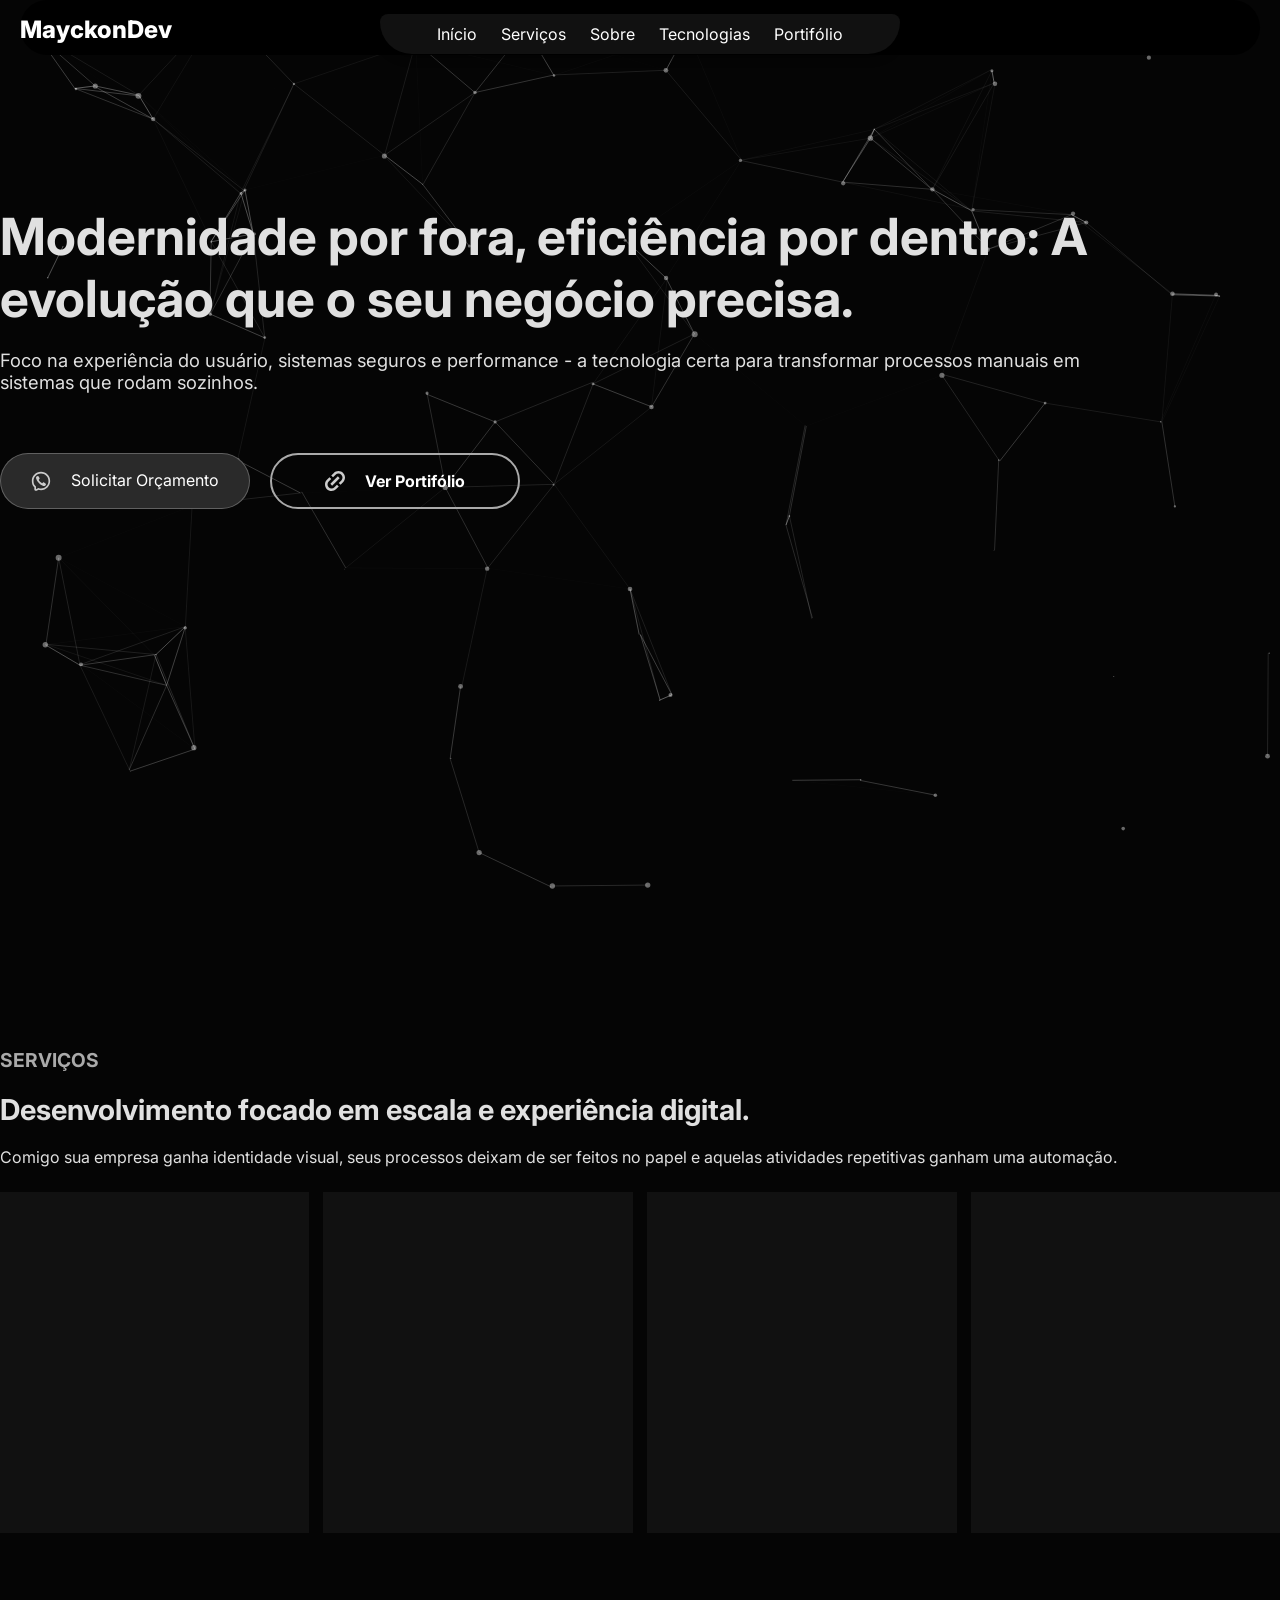
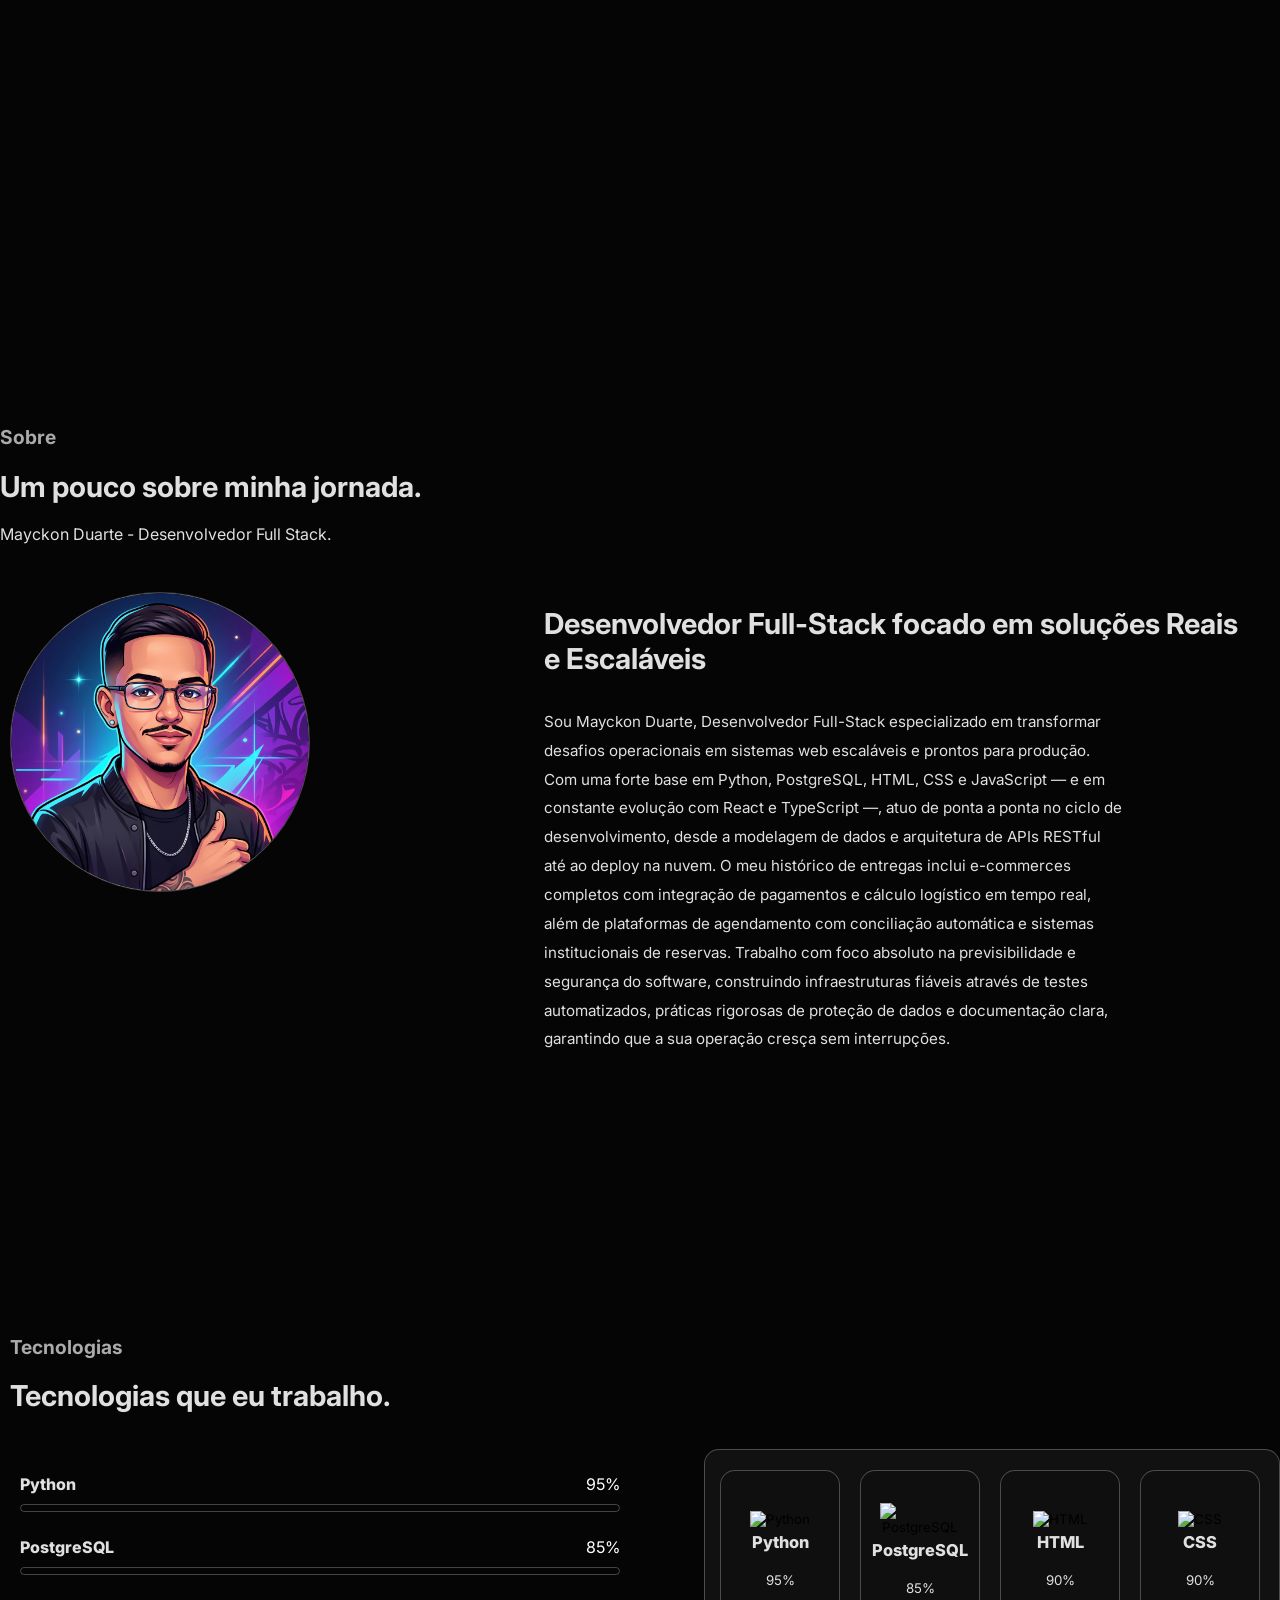
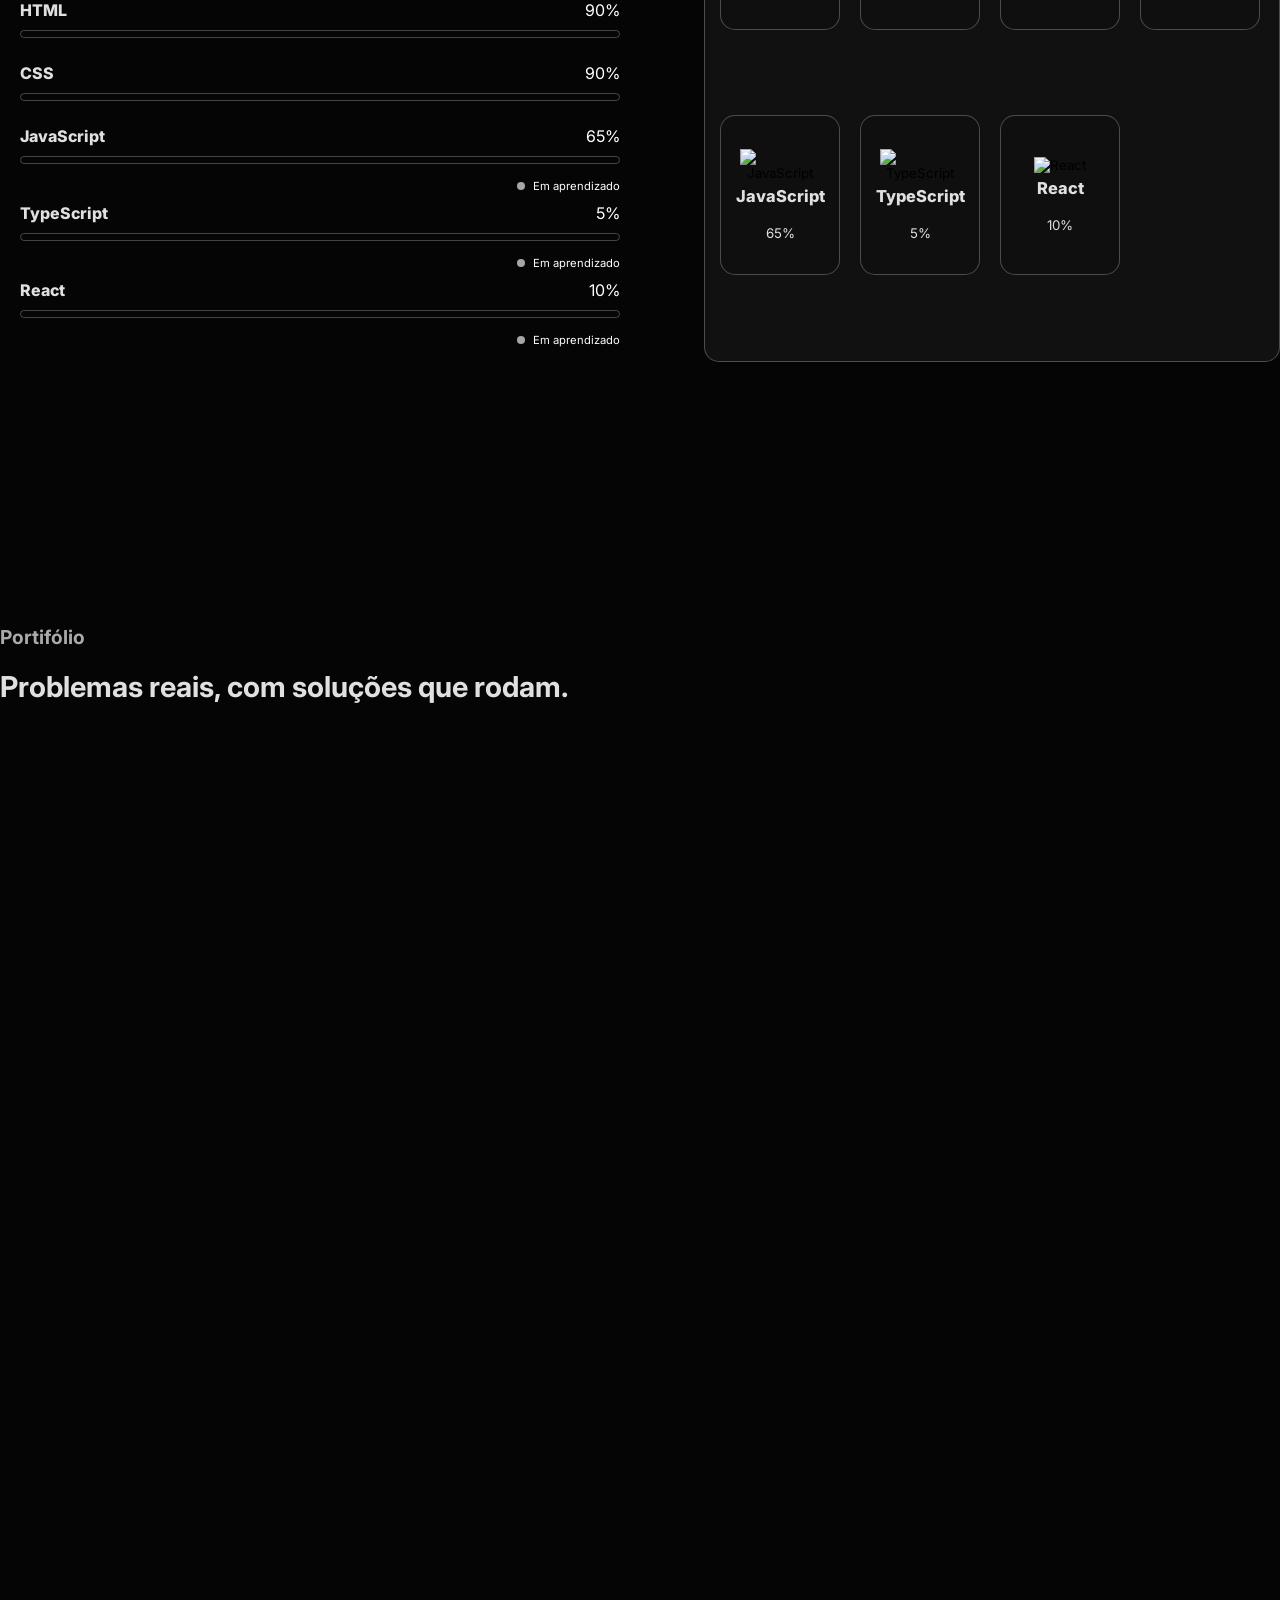
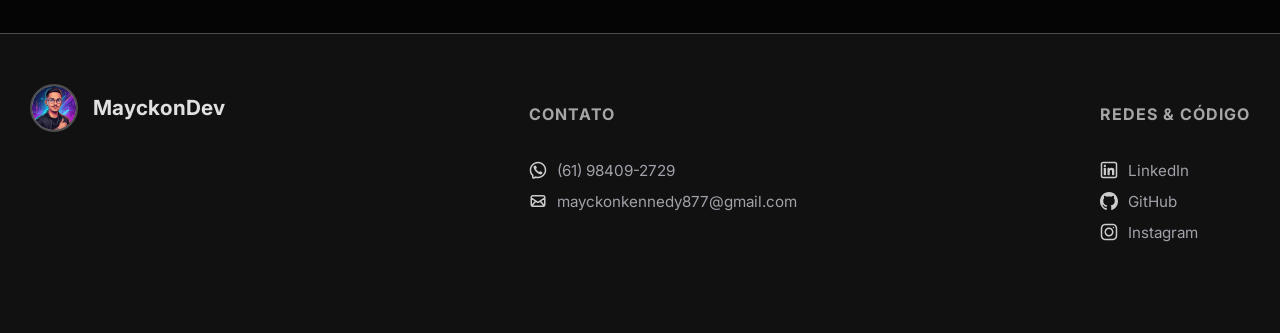
==== commit 326974b6: "Adicionando funcionalidade de ver Site" ====
--- a/src/index.html
+++ b/src/index.html
@@ -336,6 +336,9 @@
                                 <a href="" target="_blank" class="link-repo">
                                     <img src="" width="16px" alt=""> <span></span>
                                 </a>
+                                <a href="" target="_blank" class="link-project">
+                                    <img src="" alt="" width="12px"><span></span>
+                                </a>
                             </div>
                         </div>
                         <div class="ver-mais" id="verMaisProjeto">
@@ -346,13 +349,30 @@
                                     <h5>Solução</h5>
                                     <p class="solucao"></p>
                                     <h5>Abordagem</h5>
-                                    <p class="abordagem"></p> <!-- CORRIGIDO: Tag h5 fechada corretamente -->
+                                    <p class="abordagem"></p> 
                                 </div>
                                 <div class="direita" id="direita">
                                     <h5>Tecnologias Usadas</h5>
                                     <p class="tecnologias"></p>
                                     <h5>Resultado</h5>
                                     <p class="resultado"></p>
+                                    <div class="demo-container">
+                                    <h5>AMBIENTE DE DEMONSTRAÇÃO</h5>
+                                    <p class="demo-subtitle">Utilize as credenciais abaixo para testar:</p>
+                                    
+                                    <div class="demo-credentials">
+                                        <div class="credential-item">
+                                            <span class="cred-label">Admin:</span>
+                                            <code class="ambiente_demonstracao-admin"></code>
+                                        </div>
+                                        <div class="credential-item">
+                                            <span class="cred-label">Senha:</span>
+                                            <code class="ambiente_demonstracao-senha"></code>
+                                        </div>
+                                    </div>
+                                    <div class="demo-observations">
+                                        <strong>⚠️ Observação:</strong> <span class="ambiente_demonstracao-obs"></span>
+                                    </div>
                                 </div>
                             </div>
                         </div>
--- a/src/css/index.css
+++ b/src/css/index.css
@@ -679,12 +679,11 @@
     display: flex;
     flex-direction: row;
     align-items: center;
-    justify-content: space-around;
     flex-wrap: wrap;
 }
 
 .projeto-imagem{
-    width: 50%;
+    width: 45%;
     height: 300px;
     display: flex;
     border-radius: 10px;
@@ -757,7 +756,9 @@
     padding: 15px 25px;
     display: flex;
     flex-direction: column;
-    width: 40%;
+    text-align: start;
+    justify-content: center;
+    width: 50%;
     height: 100%;
     max-height: 600px;
     gap: 20px;
@@ -774,7 +775,6 @@
     font-size: 1.1rem;
     line-height: 1.5;
     color: var(--text-secundary);
-    width: 40ch;
     justify-content: flex-start;
     display: flex;
     padding: 0 0 5px 0;
@@ -799,7 +799,7 @@
 
 .projeto-links{
     display: flex;
-    justify-content: space-between;
+    justify-content: space-around;
     gap: 20px;
     width: 100%;
 
@@ -810,7 +810,7 @@
     padding: 15px 30px;
     border-radius: 10px;
     text-decoration: none;
-    font-size: 1.2rem;
+    font-size: 0.8rem;
     color: var(--text-secundary);
     box-shadow: 0px 0px 4px var(--slate-gray);
     display: flex;
@@ -1251,7 +1251,66 @@
   }
 }
 
-
+.demo-container {
+    background-color: rgba(255, 255, 255, 0.05); /* Fundo levemente claro */
+    border: 1px solid rgba(255, 255, 255, 0.1); /* Borda sutil */
+    border-radius: 8px;
+    padding: 16px;
+    margin-top: 20px;
+}
+
+.demo-container h5 {
+    font-size: 1rem;
+    color: #ffffff;
+    margin: 0 0 8px 0;
+    font-weight: 600;
+}
+
+.demo-subtitle {
+    font-size: 0.85rem;
+    color: #a0a0a0;
+    margin: 0 0 12px 0;
+}
+
+.credential-item {
+    display: flex;
+    align-items: center;
+    margin-bottom: 8px;
+    font-size: 0.9rem;
+}
+
+.credential-item:last-child {
+    margin-bottom: 0;
+}
+
+.cred-label {
+    color: #888888;
+    width: 60px; /* Mantém os rótulos alinhados */
+    font-weight: 500;
+}
+
+/* Destaca o texto do email e senha */
+.credential-item code {
+    background-color: rgba(0, 0, 0, 0.3); /* Fundo escuro para o input */
+    padding: 4px 8px;
+    border-radius: 4px;
+    color: #4da6ff; /* Um tom de azul neon/cyan que destaca bem no dark mode */
+    font-family: 'Courier New', Courier, monospace;
+    letter-spacing: 0.5px;
+}
+.demo-observations {
+    margin-top: 16px;
+    padding-top: 12px;
+    border-top: 1px solid rgba(255, 255, 255, 0.1); /* Linha divisória sutil */
+    font-size: 0.85rem;
+    color: #d4b872; /* Tom de aviso suave (dourado/âmbar) */
+    line-height: 1.4;
+}
+
+.demo-observations strong {
+    color: #e2c87c;
+    font-weight: 600;
+}
 
 @media screen and (min-width: 1600px) {
     .container-section-nav{
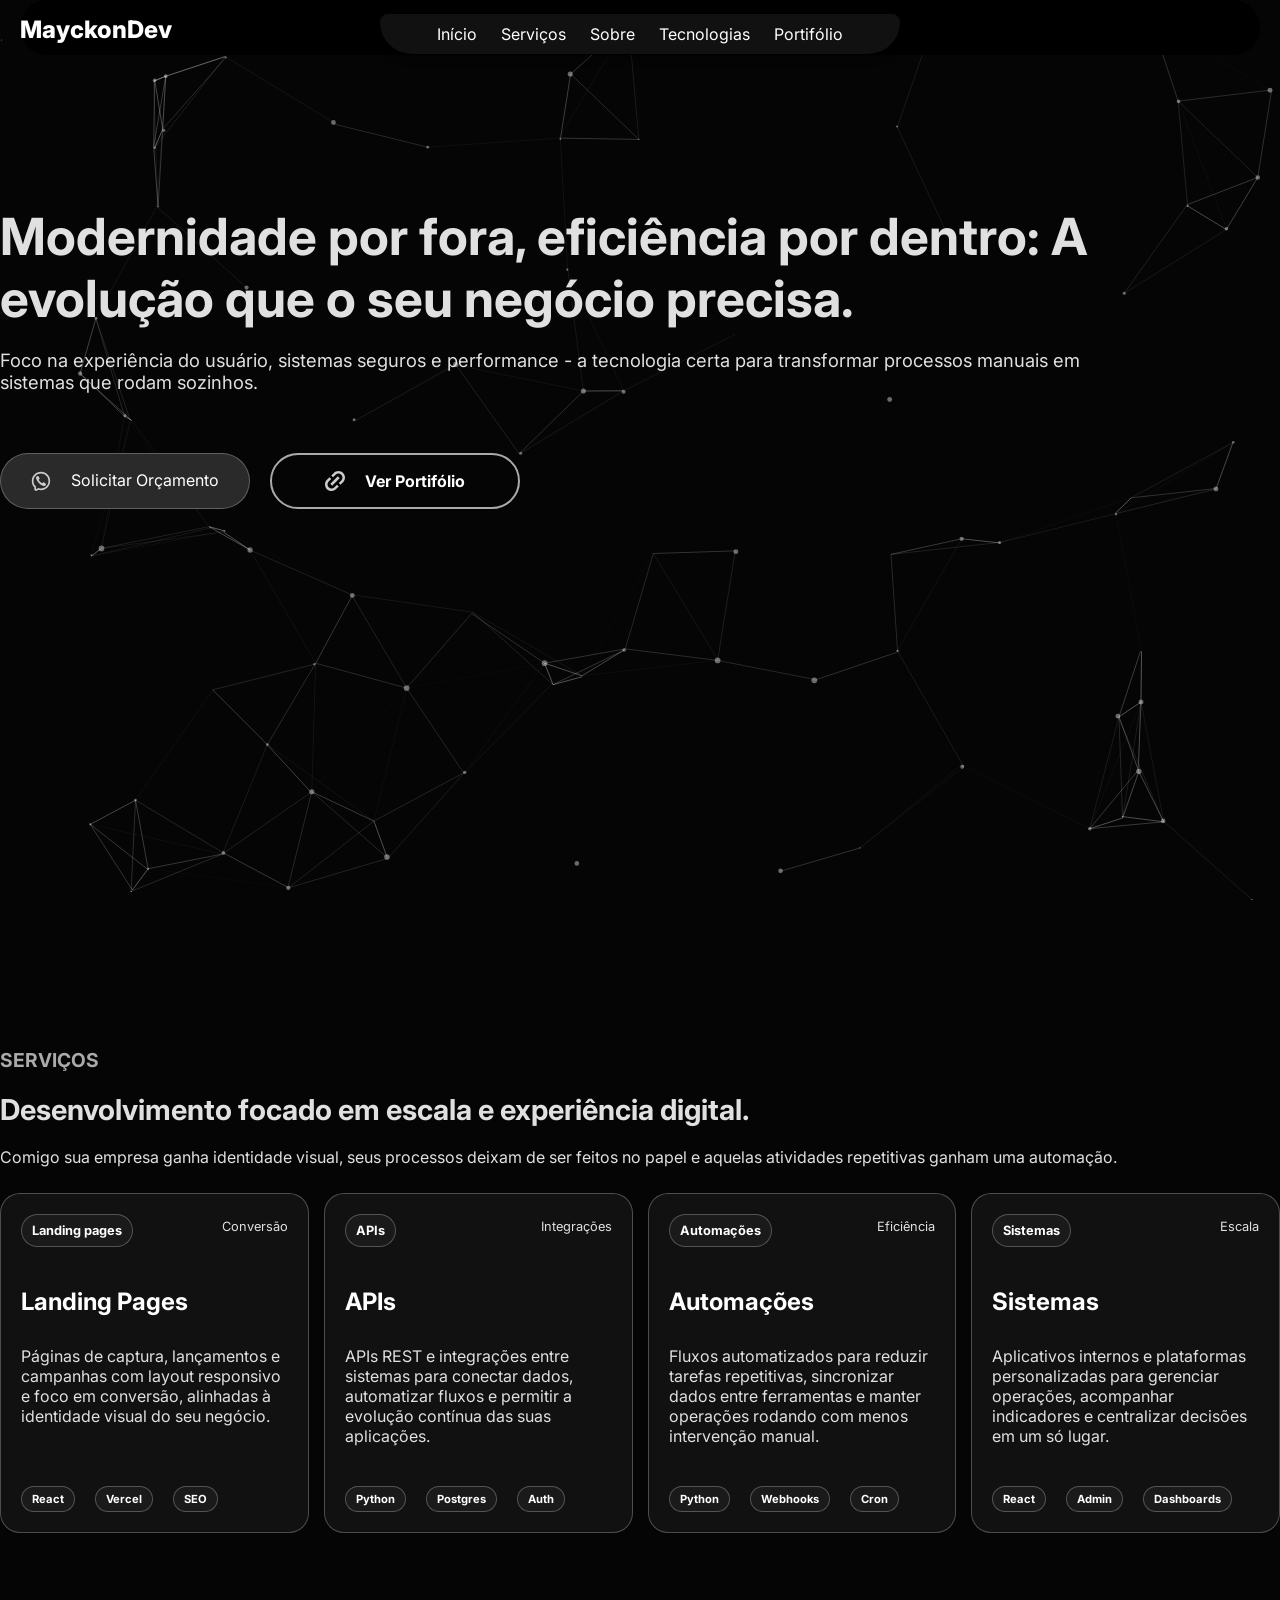
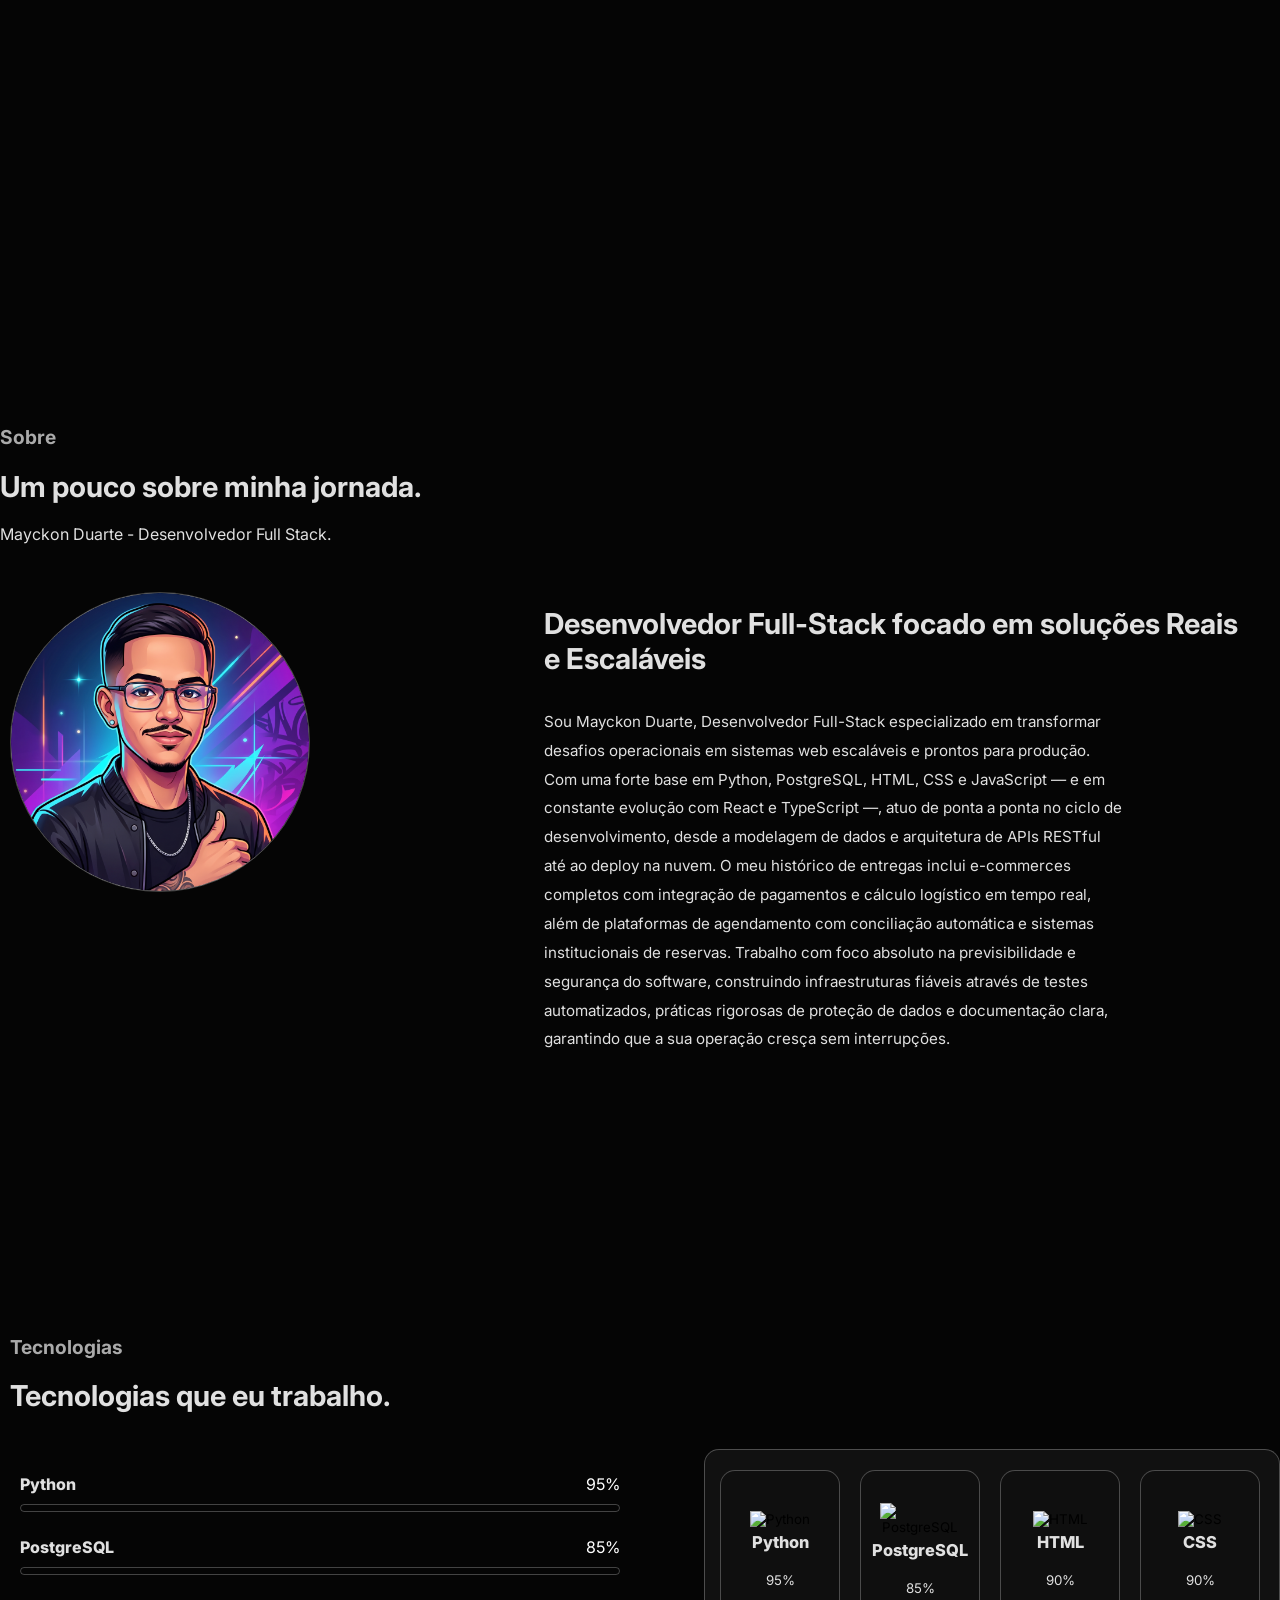
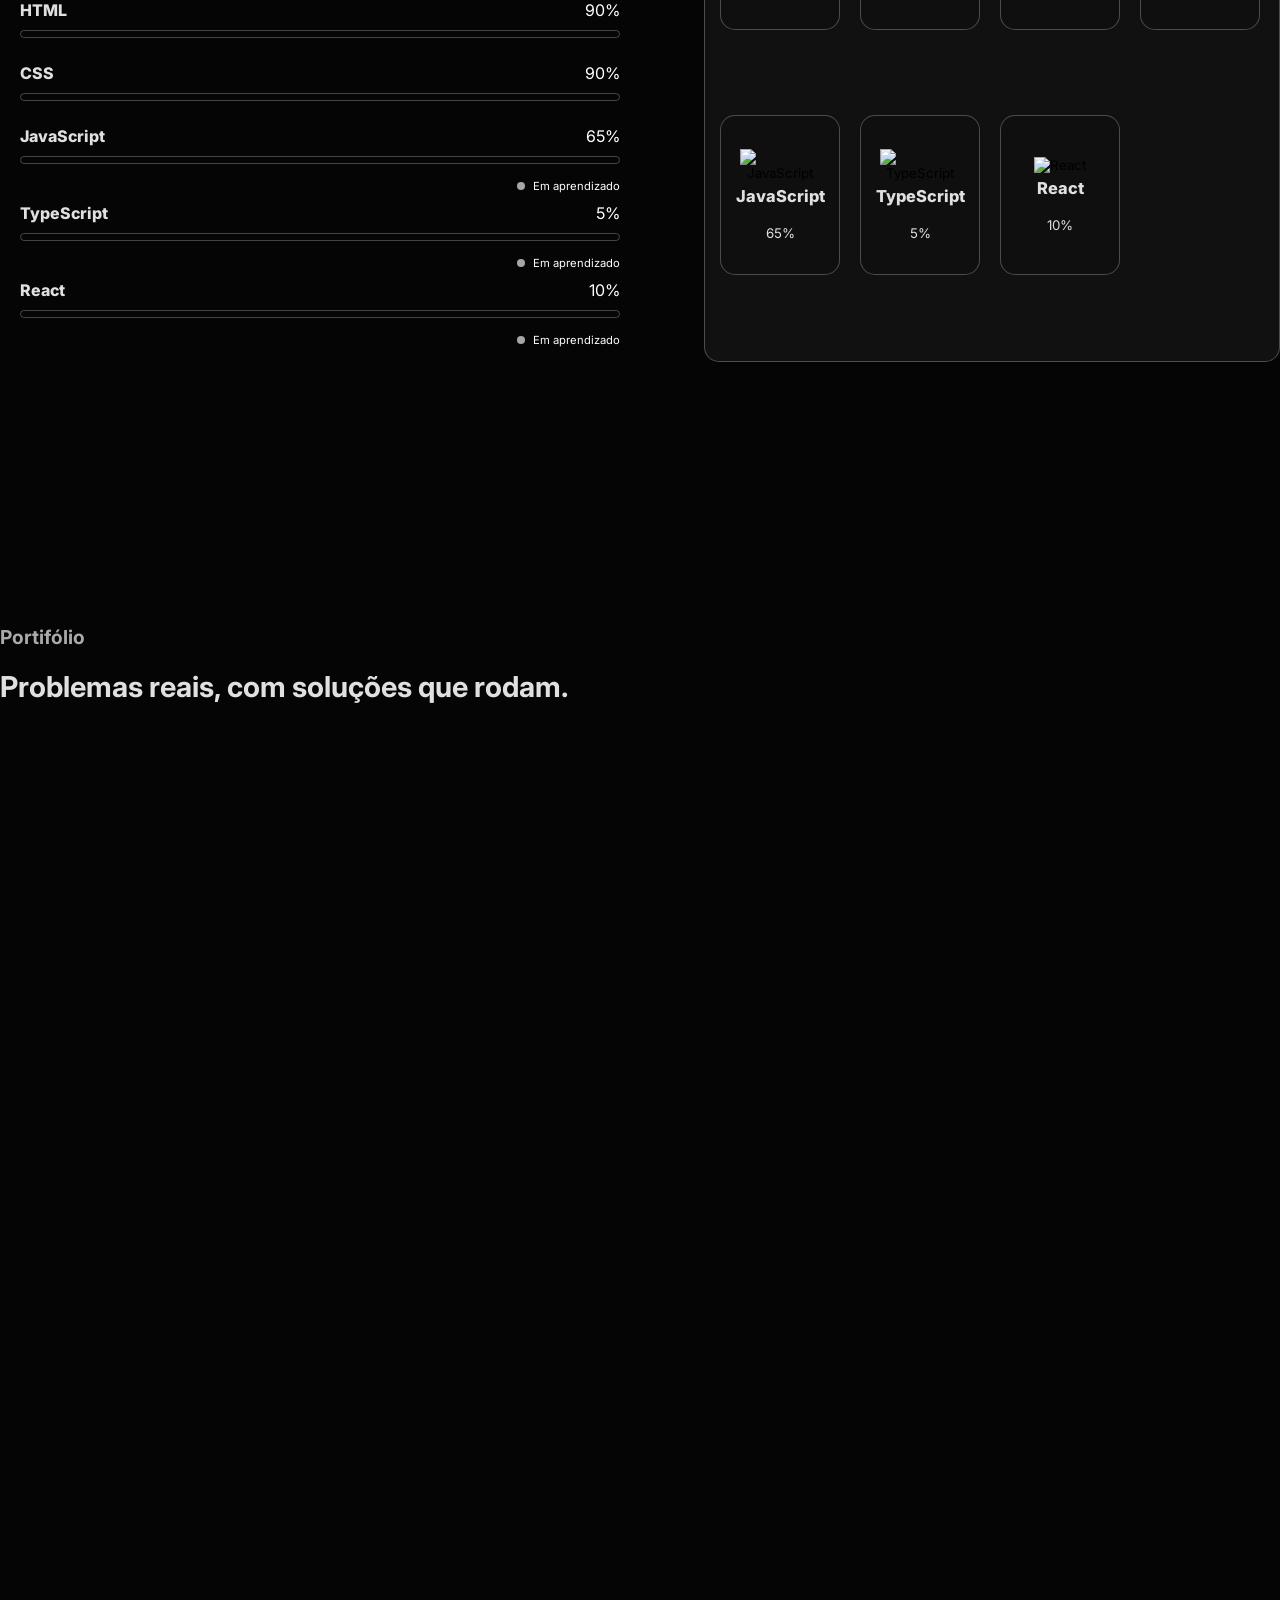
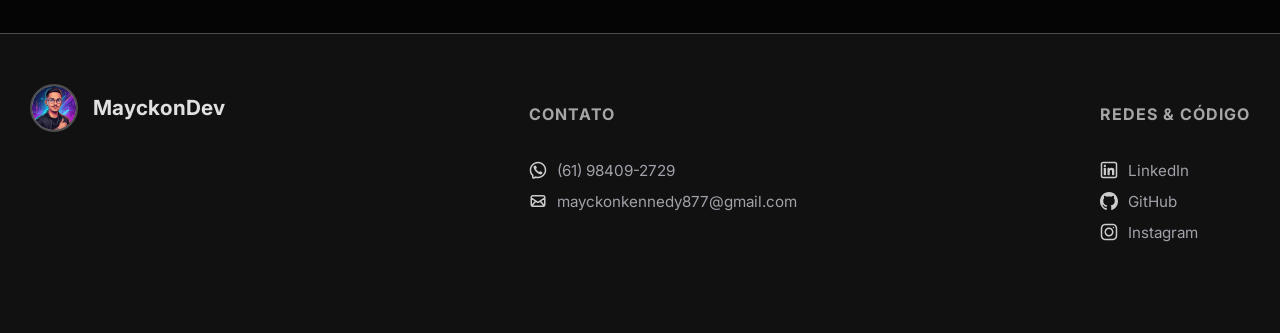
==== commit 0696c6b9: "Corrigindo admin do projeto anaclara-nails" ====
--- a/src/index.html
+++ b/src/index.html
@@ -369,6 +369,7 @@
                                             <span class="cred-label">Senha:</span>
                                             <code class="ambiente_demonstracao-senha"></code>
                                         </div>
+                                        <span class="ambiente_demonstracao-pagina"></span>
                                     </div>
                                     <div class="demo-observations">
                                         <strong>⚠️ Observação:</strong> <span class="ambiente_demonstracao-obs"></span>
--- a/src/css/index.css
+++ b/src/css/index.css
@@ -1284,7 +1284,7 @@
 }
 
 .cred-label {
-    color: #888888;
+    color: var(--text-secundary);
     width: 60px; /* Mantém os rótulos alinhados */
     font-weight: 500;
 }
@@ -1310,6 +1310,14 @@
 .demo-observations strong {
     color: #e2c87c;
     font-weight: 600;
+}
+.ambiente_demonstracao-pagina code{
+    background-color: rgba(0, 0, 0, 0.3); /* Fundo escuro para o input */
+    padding: 4px 8px;
+    border-radius: 4px;
+    color: #4da6ff; /* Um tom de azul neon/cyan que destaca bem no dark mode */
+    font-family: 'Courier New', Courier, monospace;
+    letter-spacing: 0.5px;
 }
 
 @media screen and (min-width: 1600px) {
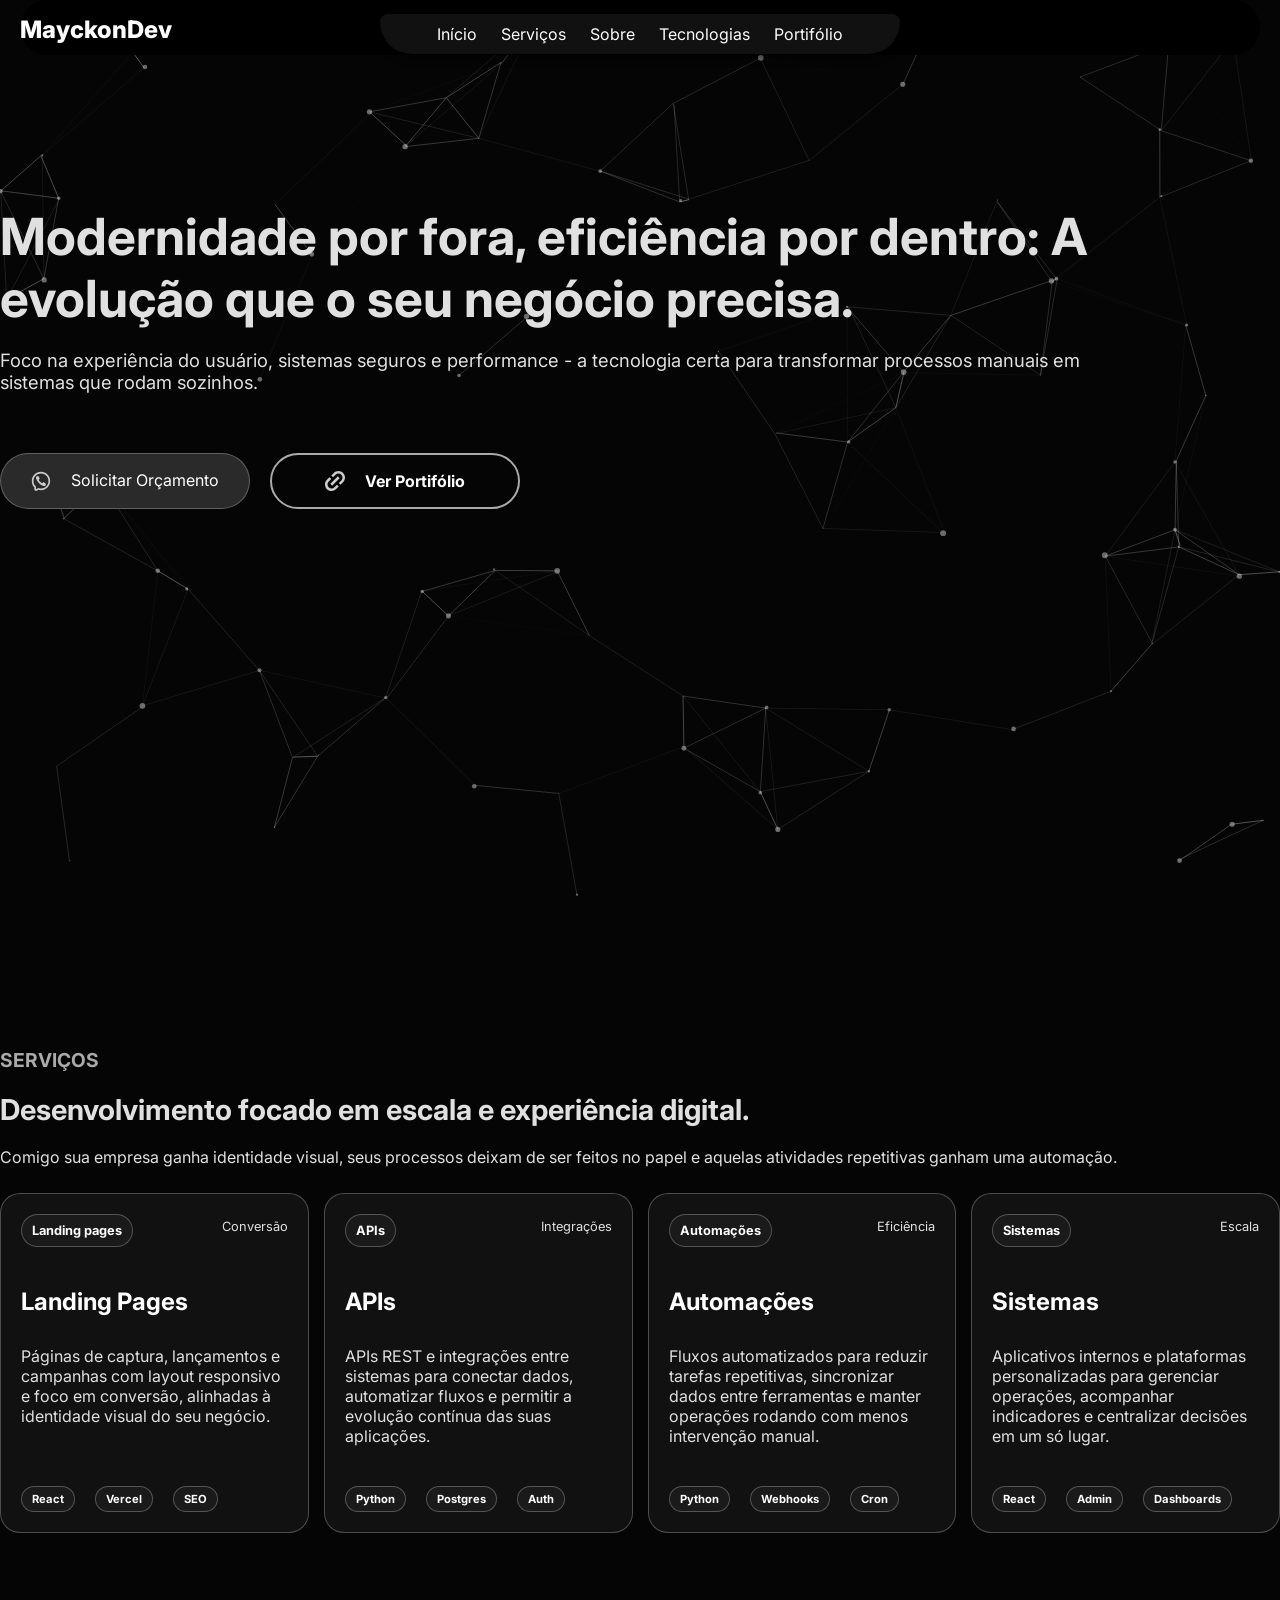
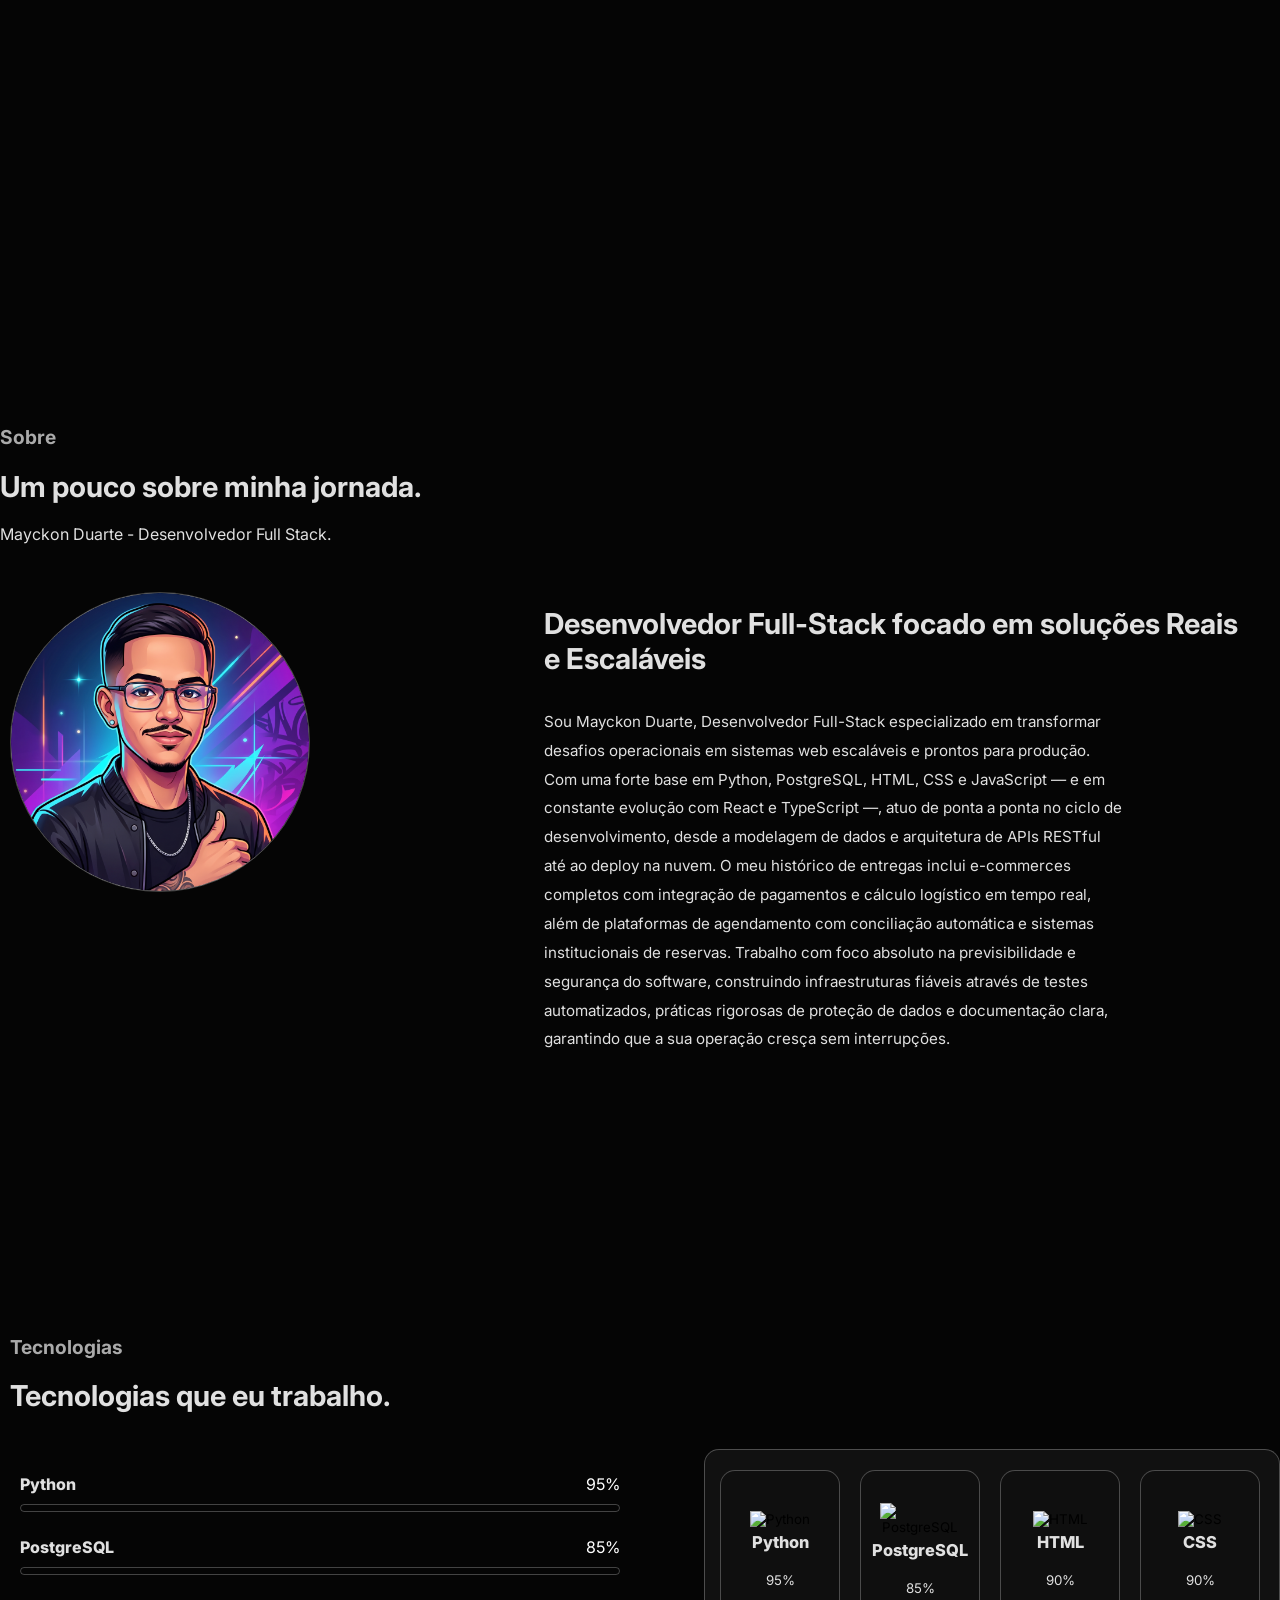
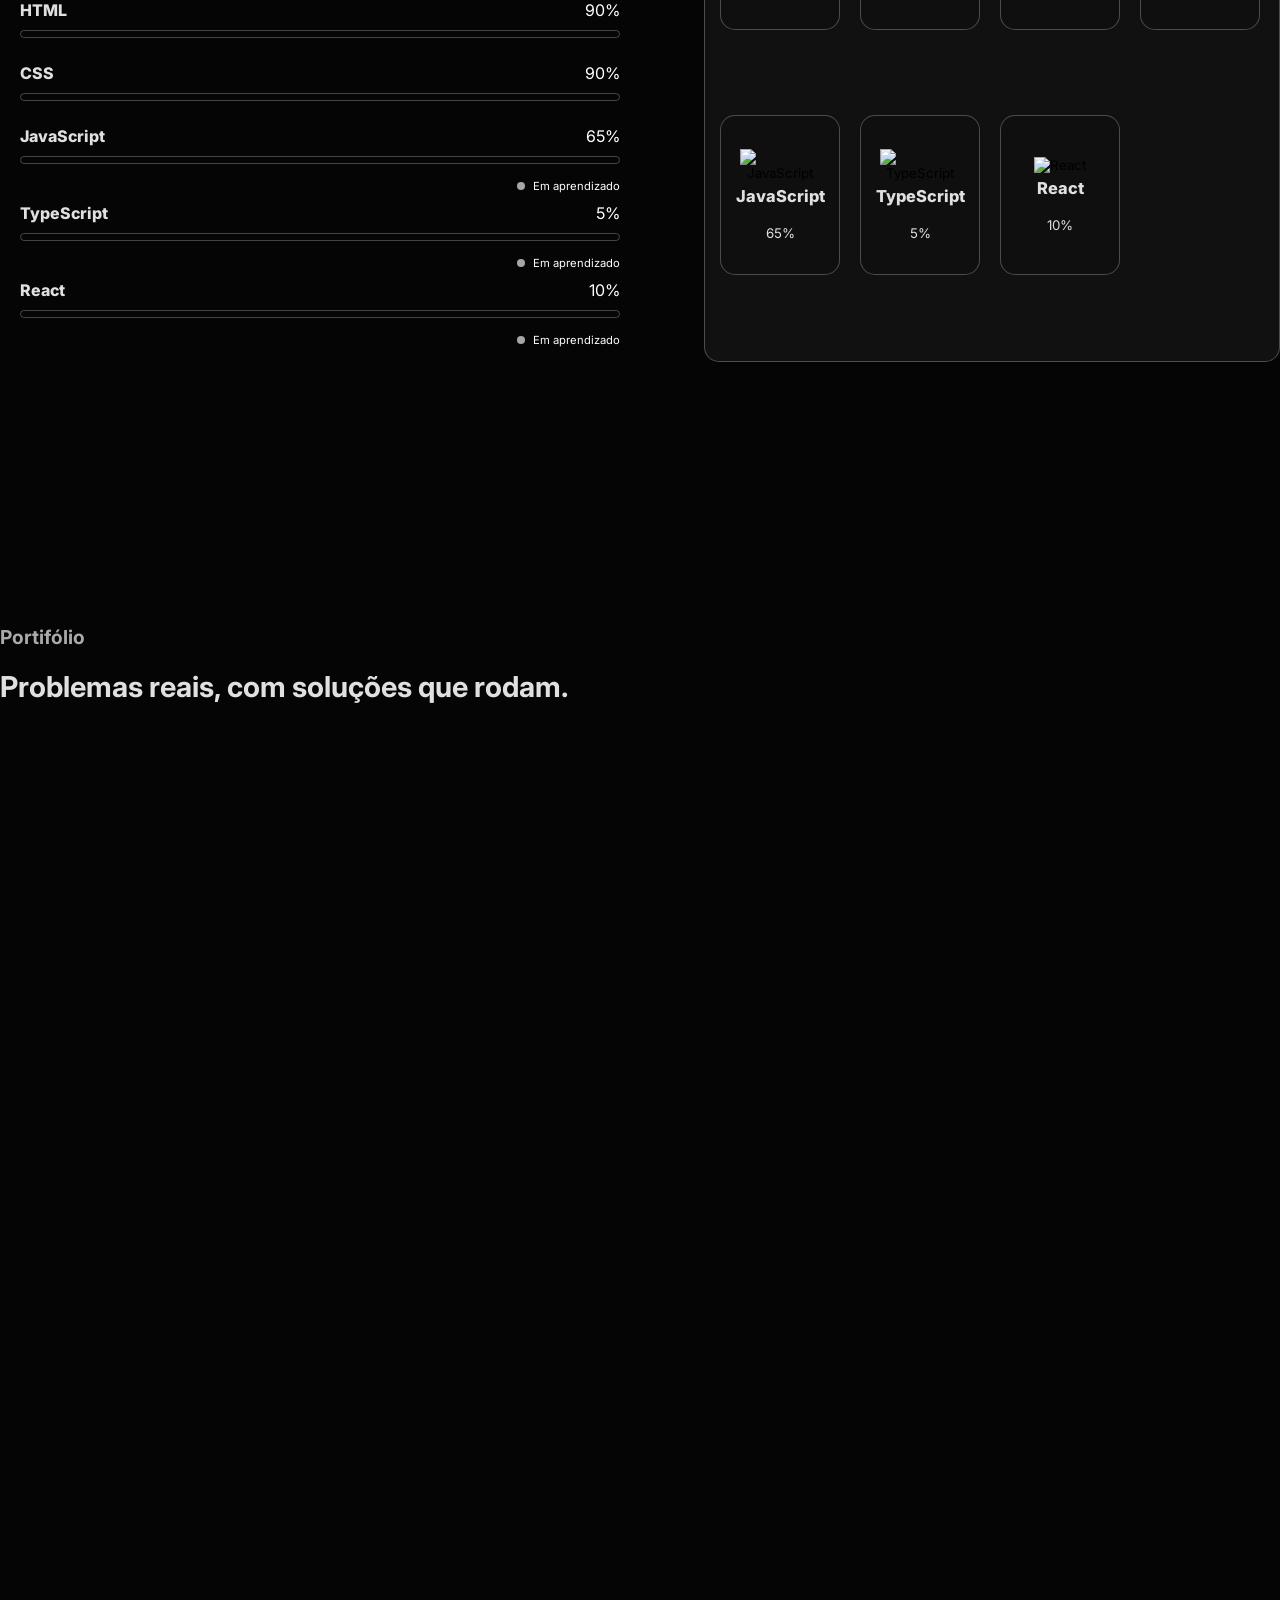
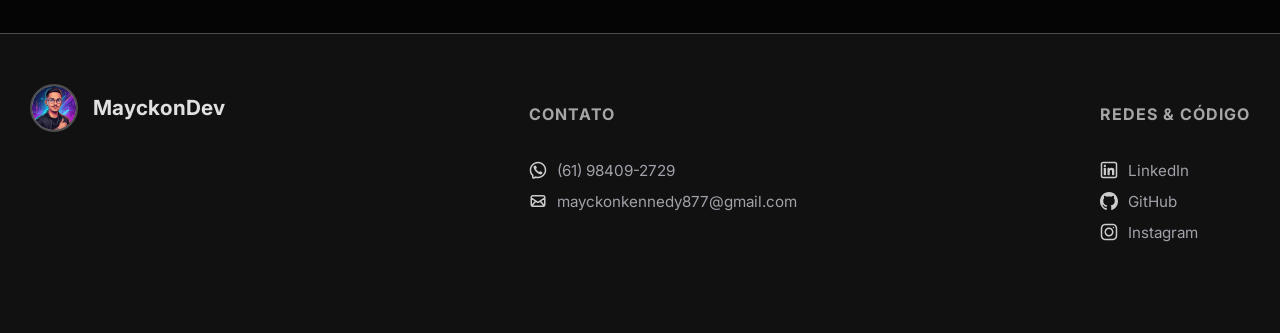
==== commit 93280c2a: "Adicionando parametros de reconhecimento e busca do google" ====
--- a/src/index.html
+++ b/src/index.html
@@ -4,8 +4,180 @@
 <head>
     <meta charset="UTF-8">
     <meta name="viewport" content="width=device-width, initial-scale=1.0">
+
+    <!-- SEO / Metadados únicos -->
+    <title>Mayckon Duarte | Desenvolvedor Full-Stack</title>
+    <meta name="description"
+        content="Portfólio de Mayckon Duarte, desenvolvedor Full-Stack. Landing pages, APIs, automações e sistemas web escaláveis com Python, React e PostgreSQL.">
+    <meta name="author" content="Mayckon Duarte">
+    <meta name="robots" content="index, follow, max-image-preview:large, max-snippet:-1, max-video-preview:-1">
+    <meta name="theme-color" content="#0d1117">
+    <link rel="canonical" href="https://mayckondev.vercel.app/">
+
+    <!-- Open Graph -->
+    <meta property="og:type" content="website">
+    <meta property="og:locale" content="pt_BR">
+    <meta property="og:site_name" content="Mayckon Dev">
+    <meta property="og:title" content="Mayckon Duarte | Desenvolvedor Full-Stack">
+    <meta property="og:description"
+        content="Portfólio de Mayckon Duarte, desenvolvedor Full-Stack. Landing pages, APIs, automações e sistemas web escaláveis com Python, React e PostgreSQL.">
+    <meta property="og:url" content="https://mayckondev.vercel.app/">
+    <meta property="og:image"
+        content="https://mayckondev.vercel.app/src/assets/Imagem%20%C2%B7%20Banner%20Mayckon%20Duarte.png">
+    <meta property="og:image:alt" content="Mayckon Duarte — Desenvolvedor Full-Stack">
+
+    <!-- Twitter Card -->
+    <meta name="twitter:card" content="summary_large_image">
+    <meta name="twitter:title" content="Mayckon Duarte | Desenvolvedor Full-Stack">
+    <meta name="twitter:description"
+        content="Portfólio de Mayckon Duarte, desenvolvedor Full-Stack. Landing pages, APIs, automações e sistemas web escaláveis.">
+    <meta name="twitter:image"
+        content="https://mayckondev.vercel.app/src/assets/Imagem%20%C2%B7%20Banner%20Mayckon%20Duarte.png">
+
+    <!-- E-E-A-T: autoria e perfis oficiais -->
+    <link rel="me" href="https://github.com/duartexwz">
+    <link rel="me" href="https://www.linkedin.com/in/mayckon-dev/">
+    <link rel="me" href="https://instagram.com/duarteexl._">
+
+    <!-- Performance: preconnect para origens externas -->
+    <link rel="preconnect" href="https://fonts.googleapis.com">
+    <link rel="preconnect" href="https://fonts.gstatic.com" crossorigin>
+    <link rel="preconnect" href="https://cdnjs.cloudflare.com">
+    <link rel="preconnect" href="https://cdn.jsdelivr.net" crossorigin>
+
     <link rel="stylesheet" href="/src/css/index.css">
-    <title>Mayckon Dev</title>
+
+    <!-- Dados estruturados (Schema.org / JSON-LD) -->
+    <script type="application/ld+json">
+    {
+      "@context": "https://schema.org",
+      "@graph": [
+        {
+          "@type": "WebSite",
+          "@id": "https://mayckondev.vercel.app/#website",
+          "url": "https://mayckondev.vercel.app/",
+          "name": "Mayckon Dev",
+          "description": "Portfólio de Mayckon Duarte, desenvolvedor Full-Stack especializado em landing pages, APIs, automações e sistemas web escaláveis.",
+          "inLanguage": "pt-BR",
+          "publisher": { "@id": "https://mayckondev.vercel.app/#person" }
+        },
+        {
+          "@type": "Person",
+          "@id": "https://mayckondev.vercel.app/#person",
+          "name": "Mayckon Duarte",
+          "alternateName": "MayckonDev",
+          "url": "https://mayckondev.vercel.app/",
+          "image": "https://mayckondev.vercel.app/src/assets/perfil-site.webp",
+          "jobTitle": "Desenvolvedor Full-Stack",
+          "description": "Desenvolvedor Full-Stack especializado em transformar desafios operacionais em sistemas web escaláveis e prontos para produção, com Python, PostgreSQL, HTML, CSS, JavaScript, React e TypeScript.",
+          "email": "mailto:mayckonkennedy877@gmail.com",
+          "telephone": "+55-61-98409-2729",
+          "address": {
+            "@type": "PostalAddress",
+            "addressLocality": "Brasília",
+            "addressRegion": "DF",
+            "addressCountry": "BR"
+          },
+          "knowsAbout": [
+            "Python",
+            "FastAPI",
+            "PostgreSQL",
+            "JavaScript",
+            "TypeScript",
+            "React",
+            "HTML",
+            "CSS",
+            "Docker",
+            "APIs REST",
+            "Automação de processos",
+            "Desenvolvimento Full-Stack"
+          ],
+          "sameAs": [
+            "https://github.com/duartexwz",
+            "https://www.linkedin.com/in/mayckon-dev/",
+            "https://instagram.com/duarteexl._"
+          ]
+        },
+        {
+          "@type": "ProfessionalService",
+          "@id": "https://mayckondev.vercel.app/#service",
+          "name": "Mayckon Duarte — Desenvolvimento Full-Stack",
+          "url": "https://mayckondev.vercel.app/",
+          "image": "https://mayckondev.vercel.app/src/assets/Imagem%20%C2%B7%20Banner%20Mayckon%20Duarte.png",
+          "description": "Desenvolvimento de landing pages, APIs, automações e sistemas web sob medida, com foco em performance, segurança e escala.",
+          "telephone": "+55-61-98409-2729",
+          "email": "mailto:mayckonkennedy877@gmail.com",
+          "priceRange": "$$",
+          "founder": { "@id": "https://mayckondev.vercel.app/#person" },
+          "areaServed": {
+            "@type": "Country",
+            "name": "Brasil"
+          },
+          "address": {
+            "@type": "PostalAddress",
+            "addressLocality": "Brasília",
+            "addressRegion": "DF",
+            "addressCountry": "BR"
+          },
+          "sameAs": [
+            "https://github.com/duartexwz",
+            "https://www.linkedin.com/in/mayckon-dev/",
+            "https://instagram.com/duarteexl._"
+          ],
+          "hasOfferCatalog": {
+            "@type": "OfferCatalog",
+            "name": "Serviços de desenvolvimento web",
+            "itemListElement": [
+              {
+                "@type": "Offer",
+                "itemOffered": {
+                  "@type": "Service",
+                  "name": "Landing Pages",
+                  "description": "Páginas de captura, lançamentos e campanhas com layout responsivo e foco em conversão."
+                }
+              },
+              {
+                "@type": "Offer",
+                "itemOffered": {
+                  "@type": "Service",
+                  "name": "APIs e Integrações",
+                  "description": "APIs REST e integrações entre sistemas para conectar dados e automatizar fluxos."
+                }
+              },
+              {
+                "@type": "Offer",
+                "itemOffered": {
+                  "@type": "Service",
+                  "name": "Automações",
+                  "description": "Fluxos automatizados para reduzir tarefas repetitivas e sincronizar dados entre ferramentas."
+                }
+              },
+              {
+                "@type": "Offer",
+                "itemOffered": {
+                  "@type": "Service",
+                  "name": "Sistemas Web",
+                  "description": "Aplicativos internos e plataformas personalizadas para gerenciar operações e indicadores."
+                }
+              }
+            ]
+          }
+        },
+        {
+          "@type": "BreadcrumbList",
+          "@id": "https://mayckondev.vercel.app/#breadcrumb",
+          "itemListElement": [
+            { "@type": "ListItem", "position": 1, "name": "Início", "item": "https://mayckondev.vercel.app/#inicio" },
+            { "@type": "ListItem", "position": 2, "name": "Serviços", "item": "https://mayckondev.vercel.app/#section-servicos" },
+            { "@type": "ListItem", "position": 3, "name": "Sobre", "item": "https://mayckondev.vercel.app/#sobre" },
+            { "@type": "ListItem", "position": 4, "name": "Tecnologias", "item": "https://mayckondev.vercel.app/#tecnologias" },
+            { "@type": "ListItem", "position": 5, "name": "Portfólio", "item": "https://mayckondev.vercel.app/#portifolio" },
+            { "@type": "ListItem", "position": 6, "name": "Contato", "item": "https://mayckondev.vercel.app/#contato" }
+          ]
+        }
+      ]
+    }
+    </script>
 </head>
 
 <body>
--- a/src/css/index.css
+++ b/src/css/index.css
@@ -2129,4 +2129,9 @@
         width: 40px;
         height: 40px;
     }
+    .credential-item code {
+        word-break: break-word; /* ou overflow-wrap: break-word; */
+        white-space: pre-wrap;
+    }
+   
 }
